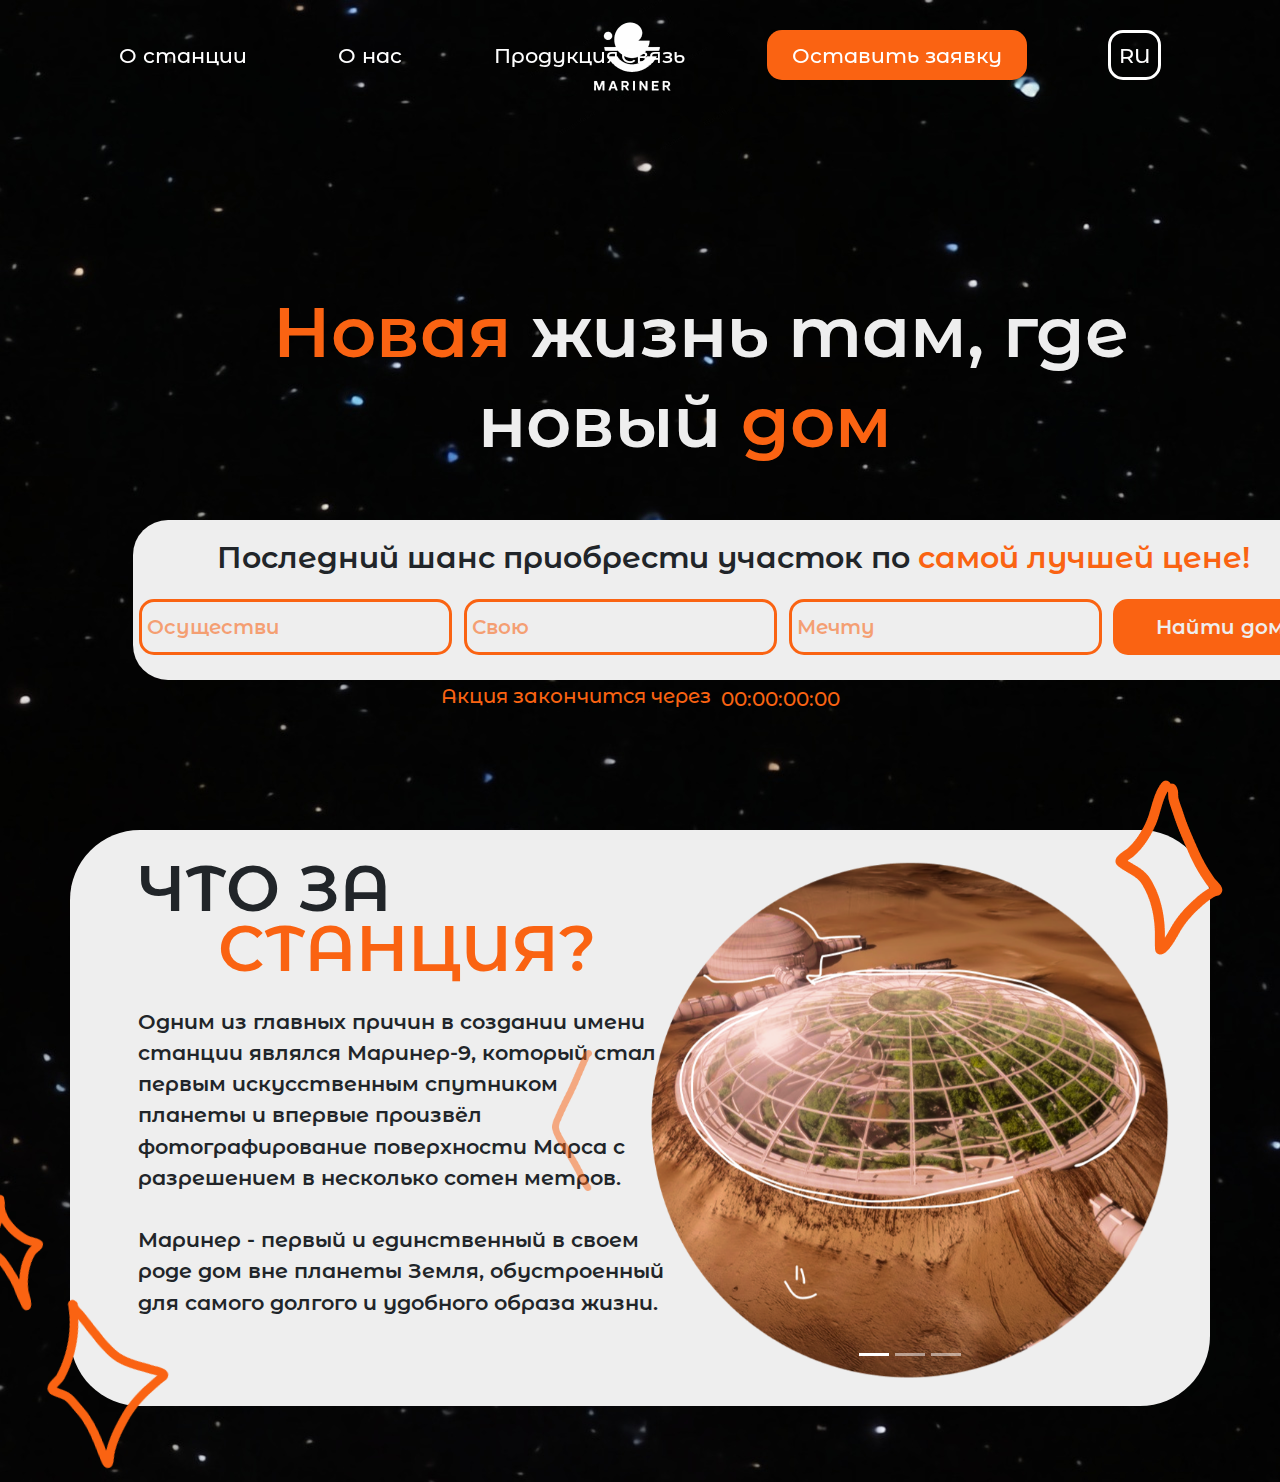
==== index.html @ fcb37c9d "second commit" ====
<!DOCTYPE html>
<html lang="en">
<head>
    <meta charset="UTF-8">
    <meta name="viewport" content="width=device-width, initial-scale=1.0">
    <title>Document</title>
    <link href="https://cdn.jsdelivr.net/npm/bootstrap@5.3.3/dist/css/bootstrap.min.css" rel="stylesheet" integrity="sha384-QWTKZyjpPEjISv5WaRU9OFeRpok6YctnYmDr5pNlyT2bRjXh0JMhjY6hW+ALEwIH" crossorigin="anonymous">
    <link rel="stylesheet" href="style.css">
    <link rel="preconnect" href="https://fonts.googleapis.com">
    <link rel="preconnect" href="https://fonts.gstatic.com" crossorigin>
    <link href="https://fonts.googleapis.com/css2?family=Montserrat+Alternates:ital,wght@0,100;0,200;0,300;0,400;0,500;0,600;0,700;0,800;0,900;1,100;1,200;1,300;1,400;1,500;1,600;1,700;1,800;1,900&display=swap" rel="stylesheet">
</head>
<body>

    <div class="container myHeader fixed-top col-xl-10 col-lg-12">
        <div class="headerLeft">
            <a class="none" href="#">О станции</a>
            <a class="none" href="#">О нас</a>
            <a class="none" href="#">Продукция</a>
        </div>
        <div class="headerMiddle">
            <a href="#"><img src="white_on_trans 1.png" alt=""></a>
        </div>
        <div class="headerRight">
            <a class="none" href="#">Связь</a>
            <div class="orangeButton"><a href="#">Оставить заявку</a></div>
            <div class="languageButton"><a href="#">RU</a></div>
        </div>
    </div>
    <div class="myMainOne container col-xl-12">
        <img width="800px" src="Group 1.png">
        <div class="myMainIn">
            <div class="myMainOneLeft">
                <img width="120px" src="Group 2.png" alt="">
            </div>
            <div class="myMainOneMiddle container">
                <h1 class="textOne"><span>Новая</span> жизнь там, где</h1>
                <h1 class="textTwo">новый <span>дом</span></h1>
            </div>
            <div class="myMainOneRight">
                <img width="150px" src="Group 3.png" alt="">
            </div>
        </div>
        <div class="myMainUnder col-xl-12">
            <div class="myMainUnderTop">
                <h2>Последний шанс приобрести участок по <span>самой лучшей цене!</span></h2>
            </div>
            <div class="myMainUnderBottom col-xl-12">
                <input class="inp" type="text" placeholder="Осуществи" disabled>
                <input class="inp" type="text" placeholder="Свою" disabled>
                <input class="inp" type="text" placeholder="Мечту" disabled>
                <input class="btn" type="button" value="Найти дом">
            </div>
        </div>
        
    </div>
    <div class="myMainUnderSale col-xl-12">
        <h5>Акция закончится через</h5>
        <div class="timer">
            <div id="timerDays" class="timerDays">00</div>
            <div class="separator">:</div>
            <div id="timerHours" class="timerHours">00</div>
            <div class="separator">:</div>
            <div id="timerMinutes" class="timerMinutes">00</div>
            <div class="separator">:</div>
            <div id="timerSeconds" class="timerSeconds">00</div>
        </div>
    </div>
    <div class="myMainTwo container col-xl-12">
        <div class="myMainTwoBlockLeft">
            <h2 class="dark">ЧТО ЗА</h2>
            <h2 class="hTwoOrange">СТАНЦИЯ?</h2>
            <div class="textP">
                <p>
                    Одним из главных причин в создании имени станции являлся Маринер-9, который стал первым искусственным спутником планеты и впервые произвёл фотографирование поверхности Марса с разрешением в несколько сотен метров. <br> <br>
                    Маринер - первый и единственный в своем роде дом вне планеты Земля, обустроенный для самого долгого и удобного образа жизни.
                </p>
                <div class="starOne container">
                    <img class="myStarOne" src="Group 4.png" alt="">
                </div>  
            </div>
        </div>
        <div class="myMainTwoBlockRight">
            <div class="starTwo container">
                <img class="myStarTwo img-fluid" src="Vector 26.png" alt="">
            </div>
            <div class="carusel container">
                <div id="carouselExampleIndicators" class="carousel slide carousel-fade" data-bs-ride="carousel">
                    <div class="carousel-indicators">
                      <button type="button" data-bs-target="#carouselExampleIndicators" data-bs-slide-to="0" class="active" aria-current="true" aria-label="Slide 1"></button>
                      <button type="button" data-bs-target="#carouselExampleIndicators" data-bs-slide-to="1" aria-label="Slide 2"></button>
                      <button type="button" data-bs-target="#carouselExampleIndicators" data-bs-slide-to="2" aria-label="Slide 3"></button>
                    </div>
                    <div class="carousel-inner">
                      <div class="carousel-item active">
                        <img src="Group 8.png" class="d-block w-100" alt="...">
                      </div>
                      <div class="carousel-item">
                        <img src="Group 9.png" class="d-block w-100" alt="...">
                      </div>
                      <div class="carousel-item">
                        <img src="Group 10.png" class="d-block w-100" alt="...">
                      </div>
                    </div>
                    <button class="carousel-control-prev" type="button" data-bs-target="#carouselExampleIndicators"  data-bs-slide="prev">
                      <span class="myVector carousel-control" aria-hidden="true"><img width="40vw" src="Vector 82.png" alt=""></span>
                    </button>
                  </div>
            </div>
        </div>
    </div>
        
        

    <script src="https://cdn.jsdelivr.net/npm/bootstrap@5.3.3/dist/js/bootstrap.bundle.min.js" integrity="sha384-YvpcrYf0tY3lHB60NNkmXc5s9fDVZLESaAA55NDzOxhy9GkcIdslK1eN7N6jIeHz" crossorigin="anonymous"></script>
    <script src="java.js"></script>
    
</body>
</html>
---- style.css ----
* {
    margin: 0;
    padding: 0;
}

body {
    background-image: url(Vmake1738242988733.png);
    font-family: "Montserrat Alternates", serif;
    font-weight: 500;
    font-style: normal;
}

.myHeader {
    height: 30px;
    display: flex;
    justify-content: space-between;
    text-align: center;
    margin-bottom: 20px;
}
@keyframes ani {
    0% {opacity: 0;}
    100% {opacity: 1;}
}

.myHeader a {
    font-size: 1.3rem;
    color: white;
    text-decoration: none;
}
.headerLeft {
    width: 500px;
    margin-right: -100px;
    margin-top: 40px;
    display: flex;
    justify-content: space-between;
}
.headerMiddle {
    width: 80px;
    margin-top: -14px;
}
.headerRight {
    width: 540px;
    margin-top: 40px;
    display: flex;
    justify-content: space-between;
}
.orangeButton {
    width: 260px;
    height: 50px;
    margin-top: -10px;
    background-color: #FA6312;
    border-radius: 15px;
    padding-top: 10px;
}
.languageButton {
    width: 53px;
    height: 50px;
    margin-top: -10px;
    padding-top: 7px;
    border-radius: 15px;
    border: 3px solid white;
}

.myMainOne {
    margin-bottom: 50px;
}
.myMainOne img {
    position: relative;
    margin-left: 240px;
    margin-top: -20px;
    opacity: 0;
    animation: ani 2.5s forwards;
}
.myMainOneMiddle .textOne {
    font-size: 4.6rem;
    color: #EEEEEE;
    position: absolute;
    top: 290px;
    margin-left: 180px;
}
.textOne span, .textTwo span, .myMainUnderTop span {
    color: #FA6312;
}
.myMainOneMiddle .textTwo {
    font-size: 4.6rem;
    color: #EEEEEE;
    position: absolute;
    top: 380px;
    margin-left: 410px;
}
.myMainOneMiddle h1, .myMainUnderTop h2 {
    font-weight: 600;
}
.myMainOneLeft {
    position: absolute;
    top: 325px;
    margin-left: -220px;
}
.myMainOneRight {
    position: absolute;
    top: 340px;
    margin-left: 900px;
}
.myMainUnder {
    width: 1200px;
    height: 160px;
    position: absolute;
    background-color: #EEEEEE;
    border-radius: 35px;
    top: 520px;
    margin-left: 50px;
}
.myMainUnderTop h2 {
    font-size: 30px;
    text-align: center;
    padding-top: 20px;
}
.myMainUnderBottom {
    display: flex;
    justify-content: space-around;
    padding-top: 15px;
}
.myMainUnderBottom .inp {
    border: 3px solid #FA6312;
    border-radius: 15px;
    padding: 5px;
    background-color: #EEEEEE;
    font-weight: 600;
    font-size: 20px;
}
.myMainUnderBottom .btn {
    border: 3px solid #FA6312;
    border-radius: 15px;
    padding: 10px 40px 10px 40px;
    background-color: #FA6312;
    color: #EEEEEE;
    font-weight: 600;
    font-size: 20px;
}
input::placeholder {
    color: #fa63128f;
}

.myMainUnderSale {
    height: 20px;
    display: flex;
    justify-content: center;
    position: absolute;
    top: 684px;
}
.myMainUnderSale h5 {
    color: #FA6312;
}
.timer {
    display: flex;
    font-size: 20px;
    margin-left: 10px;
    color: #FA6312;
}
  
.timerDays::before, .timerHours::before, .timerMinutes::before, .timerSeconds::before {
    content: "";
}

.myMainTwo {
    width: 100%;
    height: 36rem;
    background-color: #EEEEEE;
    border-radius: 70px;
    display: flex;
    justify-content: space-between;
}
.myMainTwoBlockLeft {
    width: 33rem;
    margin-top: 3%;
    margin-left: 5%;
}
.myMainTwoBlockLeft h2 {
    font-size: 4rem;
    font-weight: 600;
    line-height: 0.8;
}
.hTwoOrange {
    color: #FA6312;
    margin-left: 5rem;
    margin-bottom: 2rem;
}
.textP {
    font-size: 1.3rem;
    font-weight: 600;
}
.myStarOne {
    margin-left: -30%;
    margin-top: -30%;
    transform: rotate(350deg);
    z-index: 999;
    width: 10rem;
}
.myMainTwoBlockRight {
    width: 33rem;
}
.myStarTwo {
    margin-left: 86%;
    margin-top: -10%;
    z-index: 999;
}
.carusel {
    width: 34rem;
    margin-top: -18%;
    margin-left: -6%;
}
.myVector {
    margin-left: -300%;
}



@media (min-width: 1200px) and (max-width: 1399px) {
    .myMainOne img {
        margin-left: 18%;
    }
    .myMainOneMiddle .textOne {
        font-size: 4.4rem;
        margin-left: 14%;
    }
    .myMainOneMiddle .textTwo {
        font-size: 4.4rem;
        margin-left: 30%;
    }
    .myMainOneLeft {
        margin-left: 4%;
    }
    .myMainOneRight {
        margin-left: 74%;
    }
    .myMainUnder {
        margin-left: 4%;
    }
}
@media (min-width: 992px) and (max-width: 1199px) {
    .myHeader {
        margin-left: 4%;
    }
    .myHeader a {
        font-size: 1.1rem;
    }
    .headerLeft {
        width: 40%;
    }
    .headerRight {
        width: 45%;
    }
    .orangeButton {
        width: 190px;
        padding-top: 11px;
    }
    .languageButton {
        padding-top: 9px;
    }
    .myMainOne img {
        margin-left: 6%;
    }
    .myMainOneMiddle .textOne {
        font-size: 4rem;
        margin-left: 8%;
    }
    .myMainOneMiddle .textTwo {
        font-size: 4rem;
        margin-left: 26%;
    }
    .myMainOneLeft {
        margin-left: -4%;
        top: 280px;
    }
    .myMainOneRight {
        margin-left: 77%;
        top: 390px;
    }
    .myMainUnder {
        width: 1000px;
        margin-left: -3%;
        height: 150px;
    }
    .myMainUnderTop h2 {
        font-size: 1.5rem;
    }
    .myMainUnderBottom {
        display: flex;
        justify-content: space-around;
        padding-top: 10px;
    }
    .myMainUnderBottom .inp {
        width: 250px;
    }
    .myMainUnderSale {
        margin-left: 30%;
    }

    .myMainTwo {
        width: 100%;
        height: 37rem;
        background-color: #EEEEEE;
        border-radius: 70px;
        display: flex;
        justify-content: space-between;
    }
    .myMainTwoBlockLeft {
        width: 26rem;
        margin-top: 3%;
        margin-left: 2%;
    }
    .myMainTwoBlockLeft h2 {
        font-size: 4rem;
        font-weight: 600;
        line-height: 0.8;
    }
    .hTwoOrange {
        color: #FA6312;
        margin-left: 2rem;
        margin-bottom: 1rem;
    }
    .textP {
        font-size: 1.3rem;
        font-weight: 600;
    }
    .myStarOne {
        margin-left: -26%;
        margin-top: -40%;
        transform: rotate(350deg);
        z-index: 999;
        width: 9rem;
    }
    .myMainTwoBlockRight {
        width: 30rem;
    }
    .myStarTwo {
        width: 6rem;
        margin-left: 86%;
        margin-top: -10%;
        z-index: 999;
    }
    .carusel {
        width: 30rem;
        margin-top: -7%;
        margin-left: 4%;
    }
    .myVector {
        margin-left: -300%;
    }
}
@media (min-width: 768px) and (max-width: 991px) {
    .myHeader {
        margin-left: 8%;
    }
    .myHeader a {
        font-size: 0.84rem;
    }
    .headerLeft {
        width: 37%;
    }
    .headerRight {
        width: 40%;
    }
    .orangeButton {
        width: 150px;
        height: 40px;
        padding-top: 7px;
        border-radius: 12px;
    }
    .languageButton {
        width: 40px;
        height: 40px;
        padding-top: 6px;
    }
    .myMainOne img {
        margin-left: -2%;
    }
    .myMainOneMiddle .textOne {
        width: 800px;
        font-size: 4rem;
        margin-left: -2%;
    }
    .myMainOneMiddle .textTwo {
        font-size: 4rem;
        margin-left: 23%;
    }
    .myMainOneLeft {
        display: none;
    }
    .myMainOneRight {
        display: none;
    }
    .myMainUnder {
        width: 800px;
        margin-left: -3%;
    }
    .myMainUnderTop h2 {
        font-size: 1.5rem;
    }
    .myMainUnderBottom {
        display: flex;
        justify-content: space-around;
        padding-top: 10px;
    }
    .myMainUnderBottom .inp {
        display: none;
    }
    .myMainUnderBottom .btn {
        width: 300px;
        margin-top: -10px;
    }
    .myMainUnderSale {
        margin-left: 32%;
    }

    .myMainTwo {
        height: 62rem;
        flex-wrap: wrap;
        margin-left: 7%;
    }
    .myMainTwoBlockLeft {
        width: 100%;
    }
    .myMainTwoBlockLeft h2 {
        text-align: center;
        font-size: 4rem;
        font-weight: 600;
        line-height: 0.8;
    }
    .dark {
        margin-left: -40%;
    }
    .textP {
        font-size: 1.3rem;
        font-weight: 600;
        margin-left: -3%;
    }
    .myStarOne {
        display: none;
    }
    .myMainTwoBlockRight {
        width: 100%;
    }
    .myStarTwo {
        margin-left: 91%;
        margin-top: -130%;
        transform: rotate(350deg);
    }
    .carusel {
        width: 34rem;
        margin-top: -4%;
        margin-left: 17%;
    }
}
@media (min-width: 576px) and (max-width: 767px) {
    .myHeader {
        width: 100%;
        margin-left: 79%;
    }
    .myHeader a {
        font-size: 1.6rem;
    }
    .none {
        display: none;
    }
    .headerLeft {
        width: 1%;
        display: none;
    }
    .headerMiddle {
        margin-left: -300px;
        margin-top: -10px;
    }
    .headerRight {
        width: 70%;
    }
    .orangeButton {
        width: 320px;
        height: 60px;
        margin-left: -150px;
        padding-top: 9px;
        border-radius: 12px;
    }
    .languageButton {
        width: 70px;
        height: 60px;
        padding-top: 8px;
    }
    .myMainOne img {
        width: 900px;
        margin-left: 35%;
    }
    .myMainOneMiddle .textOne {
        width: 1000px;
        font-size: 5rem;
        top: 310px;
        margin-left: 17%;
    }
    .myMainOneMiddle .textTwo {
        width: 1000px;
        font-size: 5rem;
        top: 410px;
        margin-left: 50%;
    }
    .myMainOneLeft {
        display: none;
    }
    .myMainOneRight {
        display: none;
    }
    .myMainUnder {
        width: 1000px;
        height: 380px;
        margin-left: 16%;
        top: 560px;
    }
    .myMainUnderTop h2 {
        font-size: 2rem;
    }
    .myMainUnderBottom {
        display: flex;
        flex-wrap: wrap;
        padding-top: 10px;
    }
    .myMainUnderBottom .inp {
        font-size: 2rem;
        padding: 26px;
        border-radius: 30px;
    }
    .myMainUnderBottom input {
        margin-bottom: 10px;
    }
    .myMainUnderBottom .btn {
        font-size: 2rem;
        padding: 5px 137px 5px 140px;
        border-radius: 30px;
    }
    .myMainUnderSale {
        width: 800px;
        top: 950px;
        margin-left: 44%;
    }
    .myMainUnderSale h5, .myMainUnderSale .timer {
        font-size: 2rem;
    }

    .myMainTwo {
        width: 1000px;
        height: 75rem;
        flex-wrap: wrap;
        margin-left: 30%;
        margin-top: 35%;
    }
    .myMainTwoBlockLeft {
        width: 90%;
    }
    .myMainTwoBlockLeft h2 {
        text-align: center;
        font-size: 5rem;
        font-weight: 600;
        line-height: 0.8;
    }
    .dark {
        margin-left: -30%;
    }
    .textP {
        font-size: 1.7rem;
        font-weight: 600;
        margin-left: -3%;
    }
    .myStarOne {
        display: none;
    }
    .myMainTwoBlockRight {
        width: 100%;
    }
    .myStarTwo {
        margin-left: 93%;
        margin-top: -115%;
        transform: rotate(350deg);
    }
    .carusel {
        width: 38rem;
        margin-top: -2%;
        margin-left: 21%;
    }
}
@media (min-width: 320px) and (max-width: 576px) {
    .myHeader {
        width: 50rem;
        margin-left: 65%;
    }
    .myHeader a {
        font-size: 1.6rem;
    }
    .none {
        display: none;
    }
    .headerLeft {
        width: 1%;
        display: none;
    }
    .headerMiddle {
        margin-left: -70px;
        margin-top: -10px;
    }
    .headerRight {
        width: 70%;
    }
    .orangeButton {
        width: 320px;
        height: 60px;
        margin-left: -10px;
        padding-top: 9px;
        border-radius: 12px;
    }
    .languageButton {
        width: 70px;
        height: 60px;
        padding-top: 8px;
    }
    .myMainOne img {
        width: 900px;
        margin-left: 44%;
    }
    .myMainOneMiddle .textOne {
        width: 1000px;
        font-size: 5rem;
        top: 310px;
        margin-left: 30%;
    }
    .myMainOneMiddle .textTwo {
        width: 1000px;
        font-size: 5rem;
        top: 410px;
        margin-left: 100%;
    }
    .myMainOneLeft {
        display: none;
    }
    .myMainOneRight {
        display: none;
    }
    .myMainUnder {
        width: 1000px;
        height: 380px;
        margin: auto;
        margin-left: 30%;
        top: 560px;
    }
    .myMainUnderTop h2 {
        font-size: 2rem;
    }
    .myMainUnderBottom {
        display: flex;
        flex-wrap: wrap;
        padding-top: 10px;
    }
    .myMainUnderBottom .inp {
        font-size: 2rem;
        padding: 26px;
        border-radius: 30px;
    }
    .myMainUnderBottom input {
        margin-bottom: 10px;
    }
    .myMainUnderBottom .btn {
        font-size: 2rem;
        padding: 5px 137px 5px 140px;
        border-radius: 30px;
    }
    .myMainUnderSale {
        width: 800px;
        top: 950px;
        margin-left: 61%;
    }
    .myMainUnderSale h5, .myMainUnderSale .timer {
        font-size: 2rem;
    }

    .myMainTwo {
        width: 1000px;
        height: 75rem;
        flex-wrap: wrap;
        margin-left: 30%;
        margin-top: 60%;
    }
    .myMainTwoBlockLeft {
        width: 90%;
    }
    .myMainTwoBlockLeft h2 {
        text-align: center;
        font-size: 5rem;
        font-weight: 600;
        line-height: 0.8;
    }
    .dark {
        margin-left: -30%;
    }
    .textP {
        font-size: 1.7rem;
        font-weight: 600;
        margin-left: -3%;
    }
    .myStarOne {
        display: none;
    }
    .myMainTwoBlockRight {
        width: 100%;
    }
    .myStarTwo {
        margin-left: 93%;
        margin-top: -115%;
        transform: rotate(350deg);
    }
    .carusel {
        width: 38rem;
        margin-top: -2%;
        margin-left: 21%;
    }
}
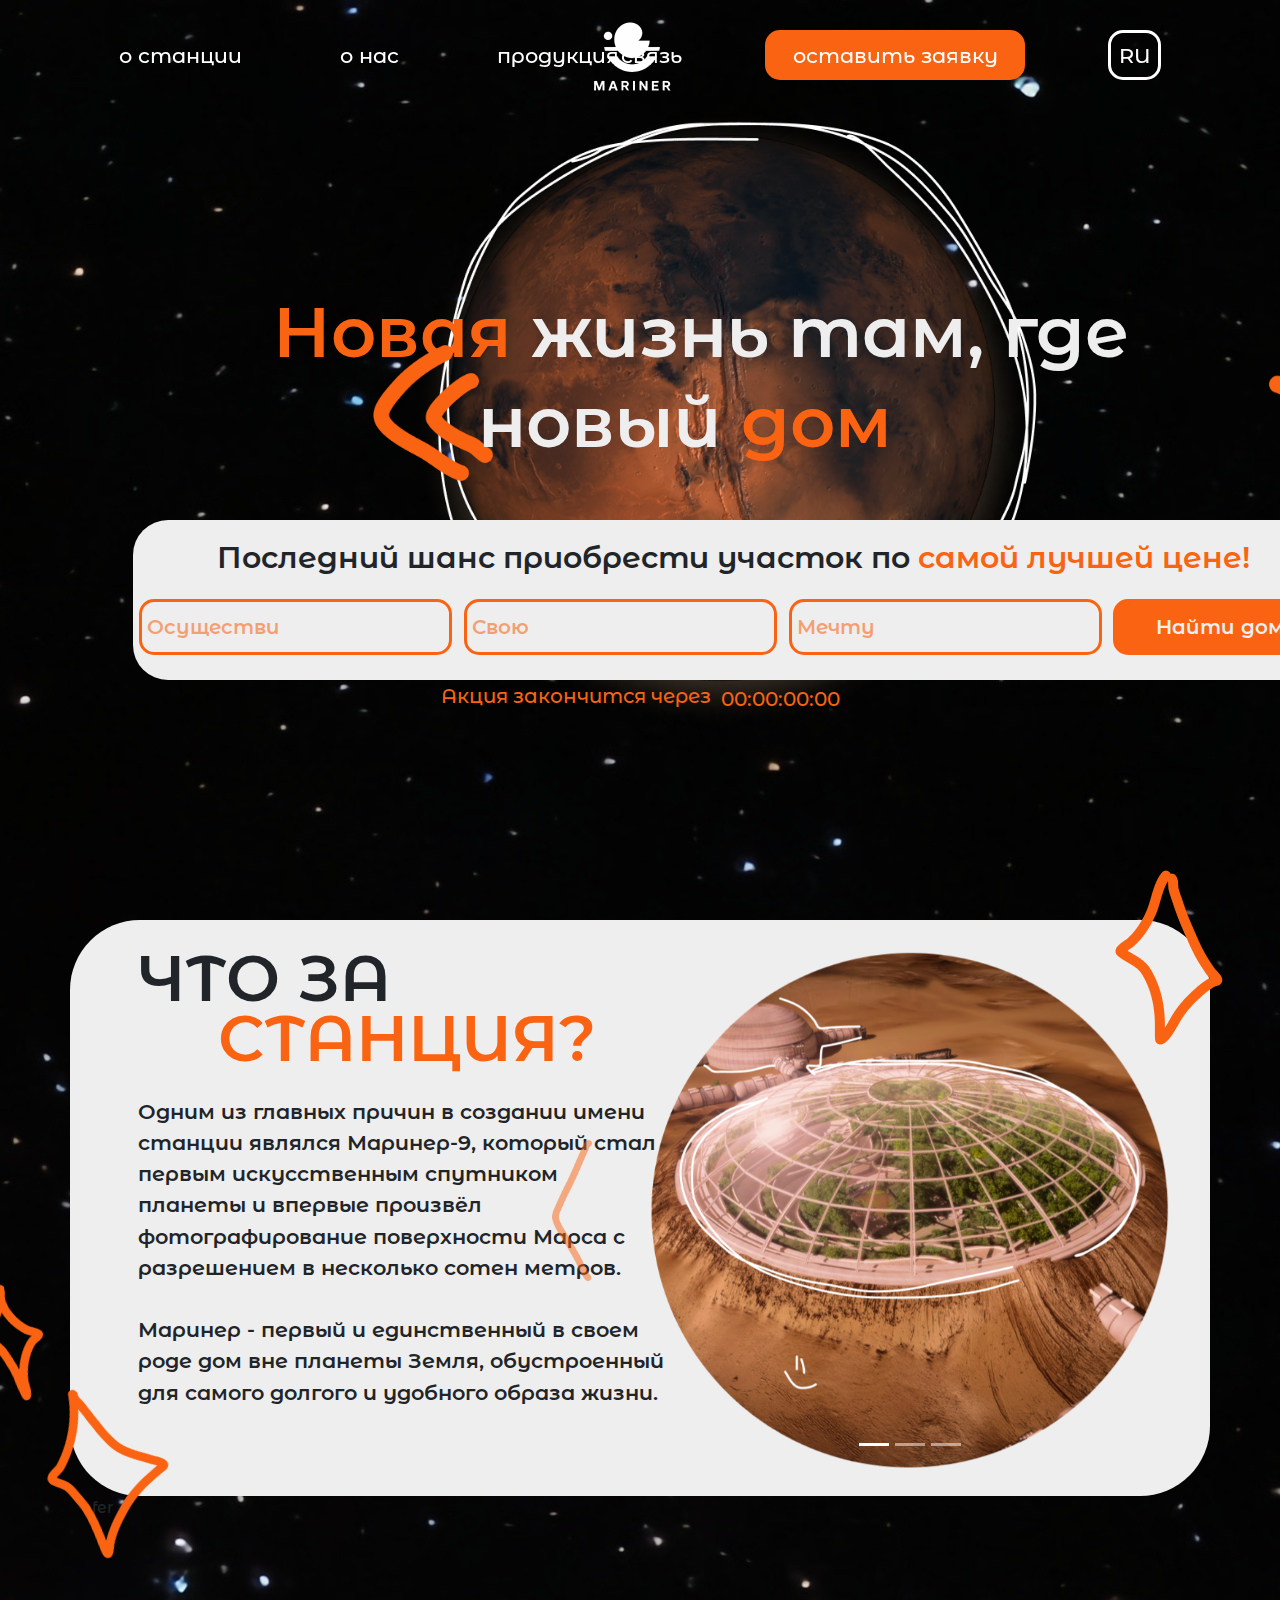
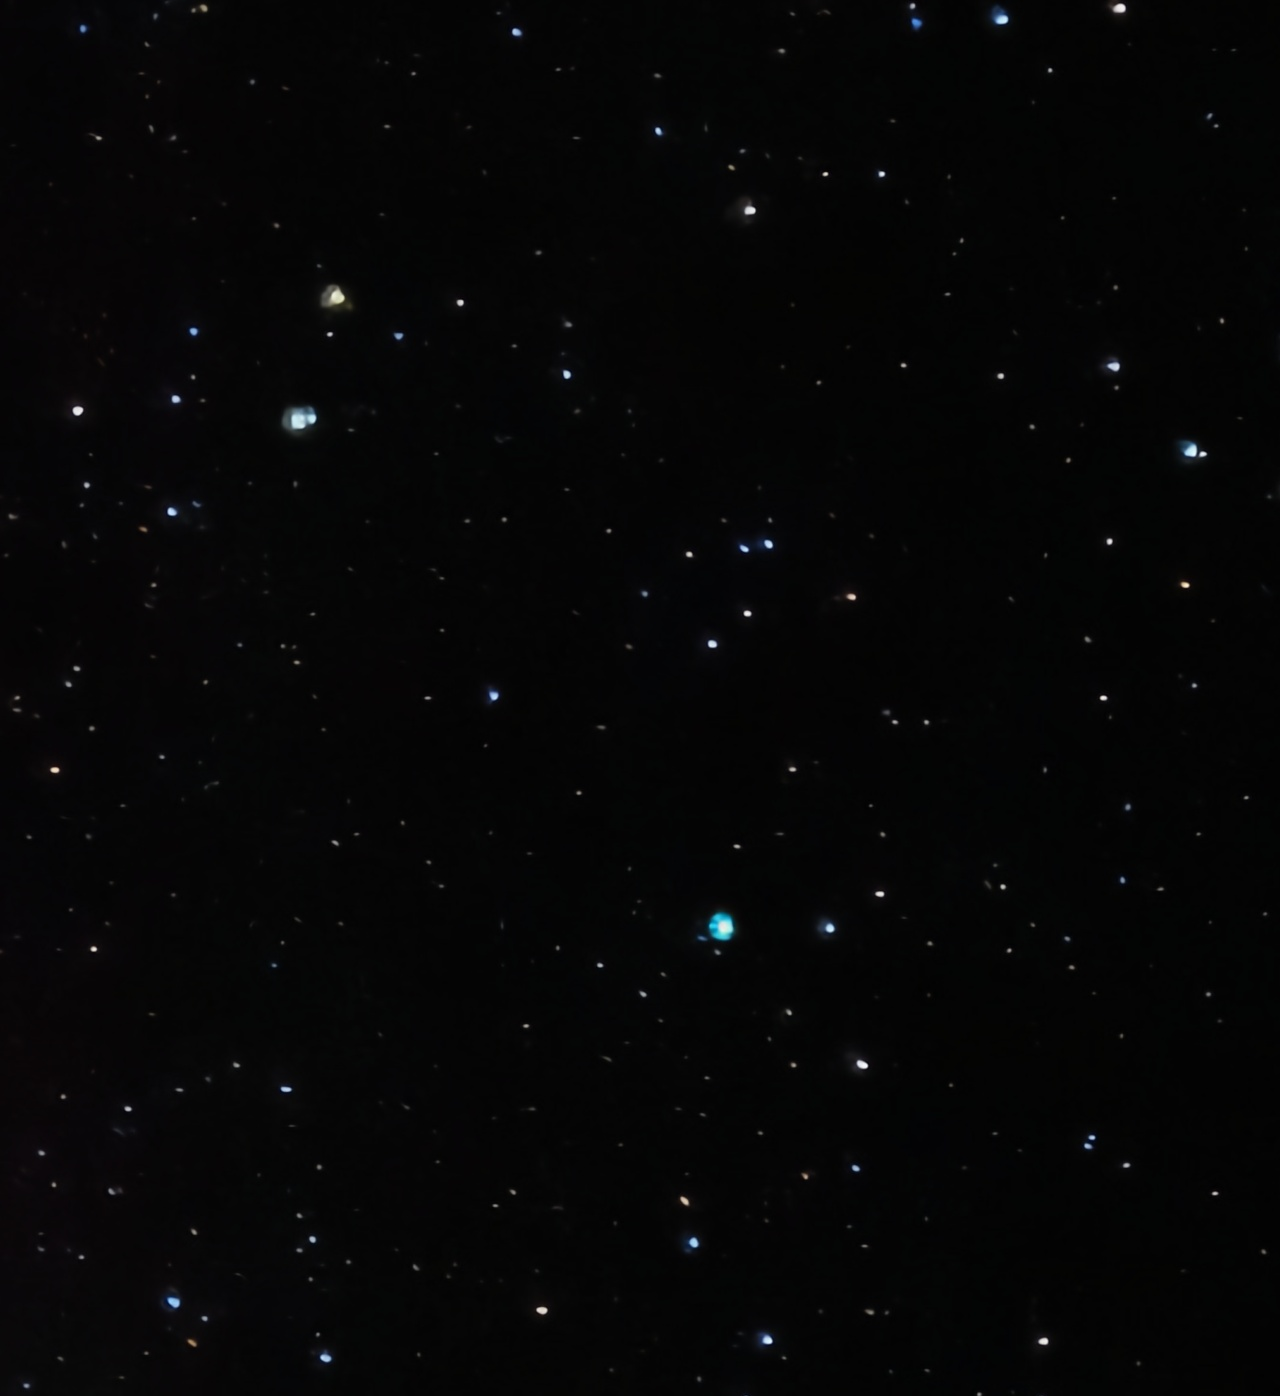
==== commit 4347115e: "начала делать анимации" ====
--- a/index.html
+++ b/index.html
@@ -14,31 +14,33 @@
 
     <div class="container myHeader fixed-top col-xl-10 col-lg-12">
         <div class="headerLeft">
-            <a class="none" href="#">О станции</a>
-            <a class="none" href="#">О нас</a>
-            <a class="none" href="#">Продукция</a>
+            <a class="none" href="#">о станции</a>
+            <a class="none" href="#">о нас</a>
+            <a class="none" href="#">продукция</a>
         </div>
         <div class="headerMiddle">
             <a href="#"><img src="white_on_trans 1.png" alt=""></a>
         </div>
         <div class="headerRight">
-            <a class="none" href="#">Связь</a>
-            <div class="orangeButton"><a href="#">Оставить заявку</a></div>
+            <a class="none" href="#">связь</a>
+            <div class="orangeButton"><a href="#">оставить заявку</a></div>
             <div class="languageButton"><a href="#">RU</a></div>
         </div>
     </div>
     <div class="myMainOne container col-xl-12">
-        <img width="800px" src="Group 1.png">
+        <div class="block">
+            <img class="mars" width="800px" src="Group 1.png">
+        </div>
         <div class="myMainIn">
             <div class="myMainOneLeft">
-                <img width="120px" src="Group 2.png" alt="">
+                <img class="quo" width="120px" src="Group 2.png" alt="">
             </div>
             <div class="myMainOneMiddle container">
                 <h1 class="textOne"><span>Новая</span> жизнь там, где</h1>
                 <h1 class="textTwo">новый <span>дом</span></h1>
             </div>
             <div class="myMainOneRight">
-                <img width="150px" src="Group 3.png" alt="">
+                <img class="quo" width="150px" src="Group 3.png" alt="">
             </div>
         </div>
         <div class="myMainUnder col-xl-12">
@@ -66,7 +68,7 @@
             <div id="timerSeconds" class="timerSeconds">00</div>
         </div>
     </div>
-    <div class="myMainTwo container col-xl-12">
+    <div class="myMainTwo container col-xl-12" id="myElement">
         <div class="myMainTwoBlockLeft">
             <h2 class="dark">ЧТО ЗА</h2>
             <h2 class="hTwoOrange">СТАНЦИЯ?</h2>
@@ -109,6 +111,9 @@
             </div>
         </div>
     </div>
+    <div class="container Three">
+        efer
+    </div>
         
         
 
--- a/style.css
+++ b/style.css
@@ -11,17 +11,24 @@
 }
 
 .myHeader {
-    height: 30px;
+    height: 110px;
     display: flex;
     justify-content: space-between;
     text-align: center;
     margin-bottom: 20px;
-}
-@keyframes ani {
-    0% {opacity: 0;}
-    100% {opacity: 1;}
-}
-
+    animation: animHeader 2.5s forwards;
+}
+@keyframes animHeader {
+    0% {
+        backdrop-filter: blur(0px);
+    }
+    50% {
+        backdrop-filter: blur(5px);
+    }
+    100% {
+        backdrop-filter: blur(10px);
+    }
+}
 .myHeader a {
     font-size: 1.3rem;
     color: white;
@@ -64,12 +71,36 @@
 .myMainOne {
     margin-bottom: 50px;
 }
-.myMainOne img {
+.myMainOne .mars {
     position: relative;
     margin-left: 240px;
-    margin-top: -20px;
-    opacity: 0;
-    animation: ani 2.5s forwards;
+    margin-top: 20px;
+    animation: ani 10s forwards infinite linear
+    rotate 10s forwards;
+}
+.myMainOne .quo {
+    position: relative;
+    margin-left: 240px;
+    margin-top: 20px;
+}
+@keyframes ani {
+    0% {
+        width: 50px;
+        margin-left: 40%;
+        margin-top: 20px;
+        position:static;
+        transform: rotate(0deg);
+    }
+    50% {
+        transform: rotate(180deg);
+    }
+    100% {
+        width: 800px;
+        transform: rotate(360deg);
+    }
+}
+@keyframes ani {
+    
 }
 .myMainOneMiddle .textOne {
     font-size: 4.6rem;
@@ -109,6 +140,15 @@
     border-radius: 35px;
     top: 520px;
     margin-left: 50px;
+    animation: animUnder 2s;
+}
+@keyframes animUnder {
+    from {
+        background-color: #eeeeee00;
+    }
+      to {
+        background-color: #EEEEEE;
+    }
 }
 .myMainUnderTop h2 {
     font-size: 30px;
@@ -165,10 +205,21 @@
 .myMainTwo {
     width: 100%;
     height: 36rem;
+    margin-top: 100px;
     background-color: #EEEEEE;
     border-radius: 70px;
     display: flex;
     justify-content: space-between;
+    /* opacity: 0; */
+    animation: animTwo 10s forwards;
+}
+@keyframes animTwo {
+    0% {
+        opacity: 0;
+    }
+    100% {
+        opacity: 1;
+    }
 }
 .myMainTwoBlockLeft {
     width: 33rem;
@@ -211,6 +262,11 @@
 }
 .myVector {
     margin-left: -300%;
+}
+
+.Three {
+    width: 1200px;
+    height: 1500px;
 }
 
 
@@ -588,7 +644,7 @@
 @media (min-width: 320px) and (max-width: 576px) {
     .myHeader {
         width: 50rem;
-        margin-left: 65%;
+        margin-left: 17%;
     }
     .myHeader a {
         font-size: 1.6rem;
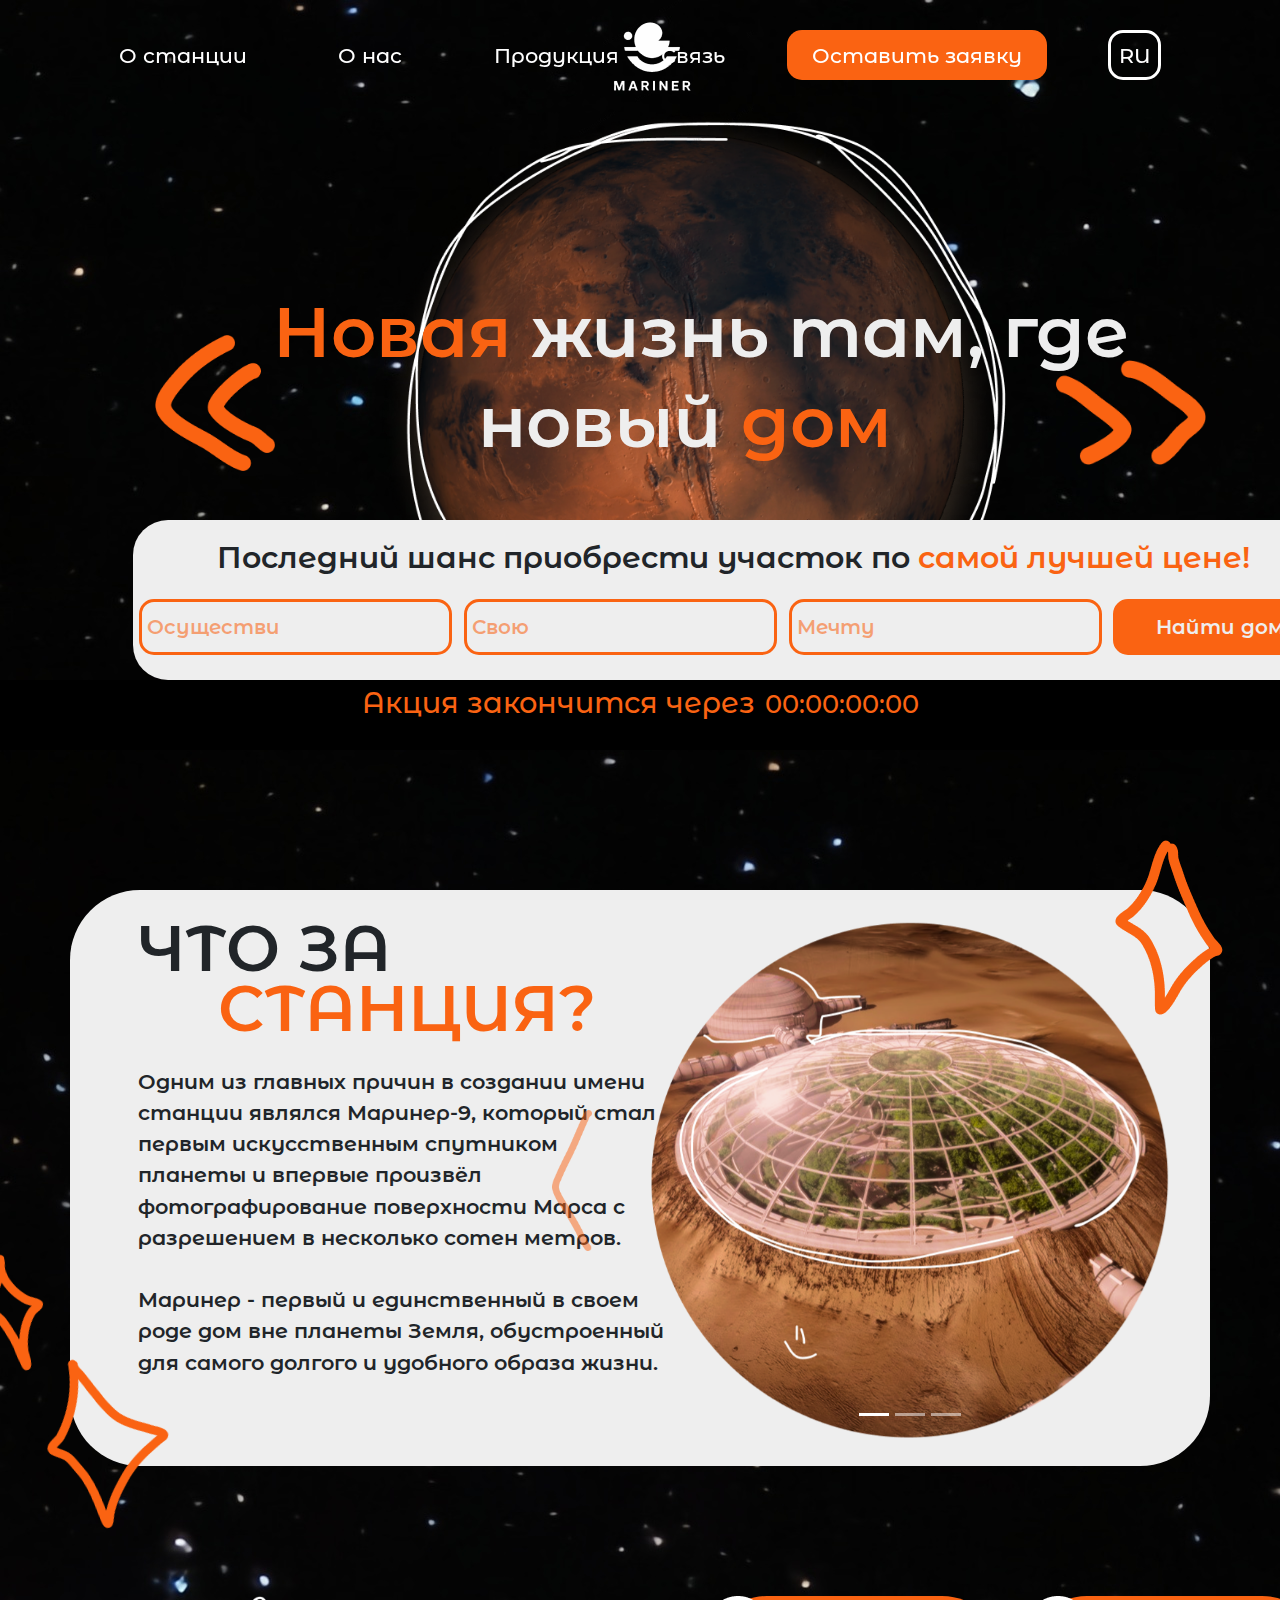
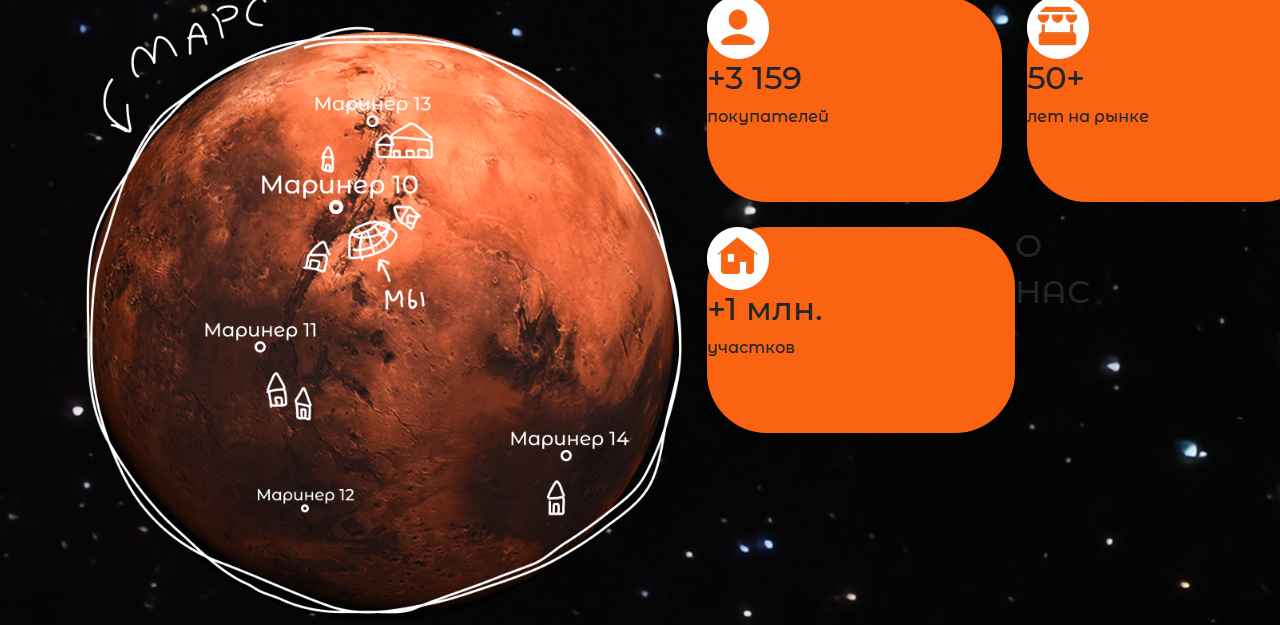
==== commit 40de5a02: "чут чут анимаций" ====
--- a/index.html
+++ b/index.html
@@ -14,33 +14,33 @@
 
     <div class="container myHeader fixed-top col-xl-10 col-lg-12">
         <div class="headerLeft">
-            <a class="none" href="#">о станции</a>
-            <a class="none" href="#">о нас</a>
-            <a class="none" href="#">продукция</a>
+            <a class="none" href="#">О станции</a>
+            <a class="none" href="#">О нас</a>
+            <a class="none" href="#">Продукция</a>
         </div>
         <div class="headerMiddle">
             <a href="#"><img src="white_on_trans 1.png" alt=""></a>
         </div>
         <div class="headerRight">
-            <a class="none" href="#">связь</a>
-            <div class="orangeButton"><a href="#">оставить заявку</a></div>
+            <a class="none" href="#">Связь</a>
+            <div class="orangeButton"><a href="#">Оставить заявку</a></div>
             <div class="languageButton"><a href="#">RU</a></div>
         </div>
     </div>
     <div class="myMainOne container col-xl-12">
-        <div class="block">
-            <img class="mars" width="800px" src="Group 1.png">
+        <div class="container myImg">
+            <img width="800px" src="Group 1.png">
         </div>
         <div class="myMainIn">
             <div class="myMainOneLeft">
-                <img class="quo" width="120px" src="Group 2.png" alt="">
+                <img width="120px" src="Group 2.png" alt="">
             </div>
             <div class="myMainOneMiddle container">
                 <h1 class="textOne"><span>Новая</span> жизнь там, где</h1>
                 <h1 class="textTwo">новый <span>дом</span></h1>
             </div>
             <div class="myMainOneRight">
-                <img class="quo" width="150px" src="Group 3.png" alt="">
+                <img width="150px" src="Group 3.png" alt="">
             </div>
         </div>
         <div class="myMainUnder col-xl-12">
@@ -68,7 +68,7 @@
             <div id="timerSeconds" class="timerSeconds">00</div>
         </div>
     </div>
-    <div class="myMainTwo container col-xl-12" id="myElement">
+    <div class="myMainTwo container col-xl-12">
         <div class="myMainTwoBlockLeft">
             <h2 class="dark">ЧТО ЗА</h2>
             <h2 class="hTwoOrange">СТАНЦИЯ?</h2>
@@ -111,8 +111,47 @@
             </div>
         </div>
     </div>
-    <div class="container Three">
-        efer
+    <div class="myMainThree container col-xl-12">
+        <div class="myMainThreeLeft">
+            <img width="600rem" src="Group 11.png" alt="">
+        </div>
+        <div class="myMainThreeRight">
+            <div class="myMainThreeRightTop">
+                <div class="myMainThreeRightTopLeft">
+                    <div class="myMainThreeRightTopLeftTop">
+                        <img src="Group 12.png" alt="">
+                    </div>
+                    <div class="myMainThreeRightTopLeftBottom">
+                        <h2>+3 159</h2>
+                        <p>покупателей</p>
+                    </div>
+                </div>
+                <div class="myMainThreeRightTopRight">
+                    <div class="myMainThreeRightTopRightTop">
+                        <img src="Group 13.png" alt="">
+                    </div>
+                    <div class="myMainThreeRightTopRightBottom">
+                        <h2>50+</h2>
+                        <p>лет на рынке</p>
+                    </div>
+                </div>
+            </div>
+            <div class="myMainThreeRightBottom">
+                <div class="myMainThreeRightBottomLeft">
+                    <div class="myMainThreeRightBottomLeftTop">
+                        <img src="Group 14.png" alt="">
+                    </div>
+                    <div class="myMainThreeRightTopRightBottom">
+                        <h2>+1 млн.</h2>
+                        <p>участков</p>
+                    </div>
+                </div>
+                <div class="myMainThreeRightBottomRight">
+                    <h2>О</h2>
+                    <h2>НАС</h2>
+                </div>
+            </div>
+        </div>
     </div>
         
         
--- a/style.css
+++ b/style.css
@@ -29,6 +29,7 @@
         backdrop-filter: blur(10px);
     }
 }
+
 .myHeader a {
     font-size: 1.3rem;
     color: white;
@@ -46,7 +47,7 @@
     margin-top: -14px;
 }
 .headerRight {
-    width: 540px;
+    width: 500px;
     margin-top: 40px;
     display: flex;
     justify-content: space-between;
@@ -69,38 +70,36 @@
 }
 
 .myMainOne {
-    margin-bottom: 50px;
-}
-.myMainOne .mars {
+    margin-bottom: 70px;
+}
+.myImg img {
+    margin: auto;
+    animation: ani 2.5s forwards,
+    circle 10s infinite linear;
+}
+@keyframes ani {
+    0% {
+        opacity: 0;
+    }
+    100% {
+        opacity: 1;
+    }
+}
+@keyframes circle {
+    0% {
+        transform: rotate(0deg);
+    }
+    50% {
+        transform: rotate(180deg);
+    }
+    100% {
+        transform: rotate(360deg);
+    }
+}
+.myMainOne img {
     position: relative;
     margin-left: 240px;
     margin-top: 20px;
-    animation: ani 10s forwards infinite linear
-    rotate 10s forwards;
-}
-.myMainOne .quo {
-    position: relative;
-    margin-left: 240px;
-    margin-top: 20px;
-}
-@keyframes ani {
-    0% {
-        width: 50px;
-        margin-left: 40%;
-        margin-top: 20px;
-        position:static;
-        transform: rotate(0deg);
-    }
-    50% {
-        transform: rotate(180deg);
-    }
-    100% {
-        width: 800px;
-        transform: rotate(360deg);
-    }
-}
-@keyframes ani {
-    
 }
 .myMainOneMiddle .textOne {
     font-size: 4.6rem;
@@ -124,13 +123,31 @@
 }
 .myMainOneLeft {
     position: absolute;
-    top: 325px;
-    margin-left: -220px;
+    top: 315px;
+    /* margin-left: -220px; */
+    animation: aniLeft 2.5s forwards;
+}
+@keyframes aniLeft {
+    0% {
+        transform: translateX(-900px);
+    }
+    100% {
+        transform: translateX(-220px);
+    }
 }
 .myMainOneRight {
     position: absolute;
     top: 340px;
-    margin-left: 900px;
+    /* margin-left: 900px; */
+    animation: aniRight 2.5s forwards;
+}
+@keyframes aniRight {
+    0% {
+        transform: translateX(-900px);
+    }
+    100% {
+        transform: translateX(900px);
+    }
 }
 .myMainUnder {
     width: 1200px;
@@ -140,15 +157,6 @@
     border-radius: 35px;
     top: 520px;
     margin-left: 50px;
-    animation: animUnder 2s;
-}
-@keyframes animUnder {
-    from {
-        background-color: #eeeeee00;
-    }
-      to {
-        background-color: #EEEEEE;
-    }
 }
 .myMainUnderTop h2 {
     font-size: 30px;
@@ -182,18 +190,22 @@
 }
 
 .myMainUnderSale {
-    height: 20px;
+    height: 70px;
     display: flex;
     justify-content: center;
     position: absolute;
-    top: 684px;
+    top: 680px;
+    background-color: black;
 }
 .myMainUnderSale h5 {
     color: #FA6312;
+    padding-top: 6px;
+    font-size: 1.8rem;
 }
 .timer {
     display: flex;
-    font-size: 20px;
+    padding-top: 5px;
+    font-size: 1.6rem;
     margin-left: 10px;
     color: #FA6312;
 }
@@ -203,17 +215,23 @@
 }
 
 .myMainTwo {
-    width: 100%;
+    /* width: 100%; */
     height: 36rem;
-    margin-top: 100px;
     background-color: #EEEEEE;
     border-radius: 70px;
     display: flex;
     justify-content: space-between;
-    /* opacity: 0; */
-    animation: animTwo 10s forwards;
-}
-@keyframes animTwo {
+}
+.myMainTwoAnim {
+    animation: animMainTwo 2.5s forwards;
+}
+@keyframes animMainTwo {
+    0% {
+        transform: translateX(-900px);
+    }
+    100% {
+        transform: translateX(0);
+    }
     0% {
         opacity: 0;
     }
@@ -263,10 +281,38 @@
 .myVector {
     margin-left: -300%;
 }
-
-.Three {
-    width: 1200px;
-    height: 1500px;
+.myMainThree {
+    width: 100%;
+    margin-top: 130px;
+    display: flex;
+    justify-content: space-between;
+}
+.myMainThreeLeft {
+    width: 640px;
+}
+.myMainThreeRight {
+    width: 640px;
+    margin-top: ;
+}
+.myMainThreeRightTop {
+    display: flex;
+    justify-content: space-around;
+}
+.myMainThreeRightBottom {
+    display: flex;
+    justify-content: space-around;
+}
+.myMainThreeRightTopLeft, .myMainThreeRightTopRight, .myMainThreeRightBottomLeft {
+    width: 320px;
+    height: 206px;
+    background-color: #FA6312;
+    border-radius: 60px;
+    margin-bottom: 25px;
+    margin-left: 25px;
+}
+.myMainThreeRightBottomRight {
+    width: 320px;
+    height: 206px;
 }
 
 
@@ -295,7 +341,7 @@
 }
 @media (min-width: 992px) and (max-width: 1199px) {
     .myHeader {
-        margin-left: 4%;
+        margin-left: 3%;
     }
     .myHeader a {
         font-size: 1.1rem;
@@ -325,12 +371,28 @@
         margin-left: 26%;
     }
     .myMainOneLeft {
-        margin-left: -4%;
+        /* margin-left: -4%; */
         top: 280px;
     }
+    @keyframes aniLeft {
+        0% {
+            transform: translateX(-900px);
+        }
+        100% {
+            transform: translateX(-40px);
+        }
+    }
     .myMainOneRight {
-        margin-left: 77%;
-        top: 390px;
+        /* margin-left: 77%; */
+        top: 350px;
+    }
+    @keyframes aniRight {
+        0% {
+            transform: translateX(-900px);
+        }
+        100% {
+            transform: translateX(760px);
+        }
     }
     .myMainUnder {
         width: 1000px;
@@ -349,7 +411,9 @@
         width: 250px;
     }
     .myMainUnderSale {
-        margin-left: 30%;
+        height: 80px;
+        margin-left: 23%;
+        top: 670px;
     }
 
     .myMainTwo {
@@ -406,7 +470,7 @@
 }
 @media (min-width: 768px) and (max-width: 991px) {
     .myHeader {
-        margin-left: 8%;
+        margin-left: 6%;
     }
     .myHeader a {
         font-size: 0.84rem;
@@ -466,7 +530,13 @@
         margin-top: -10px;
     }
     .myMainUnderSale {
-        margin-left: 32%;
+        margin-left: 25%;
+    }
+    .myMainUnderSale h5 {
+        font-size: 1.5rem;
+    }
+    .timer {
+        font-size: 1.4rem;
     }
 
     .myMainTwo {
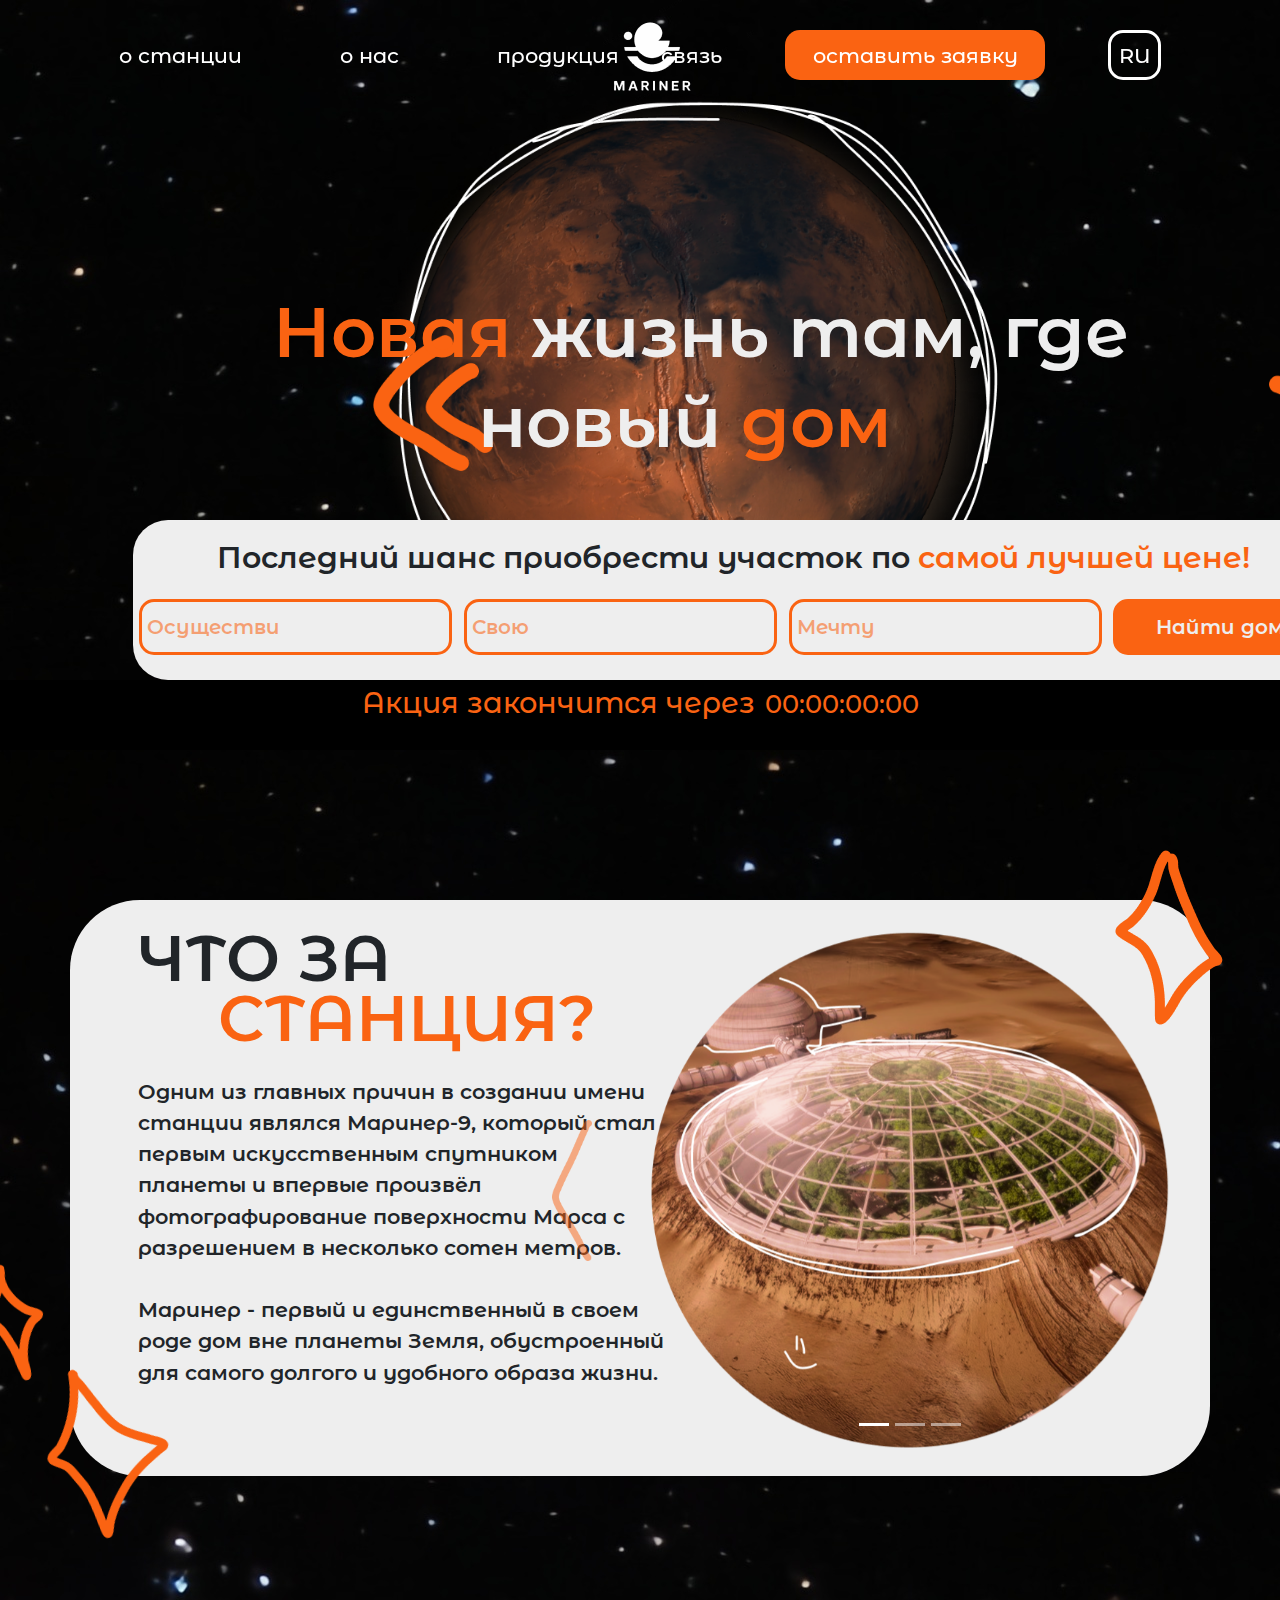
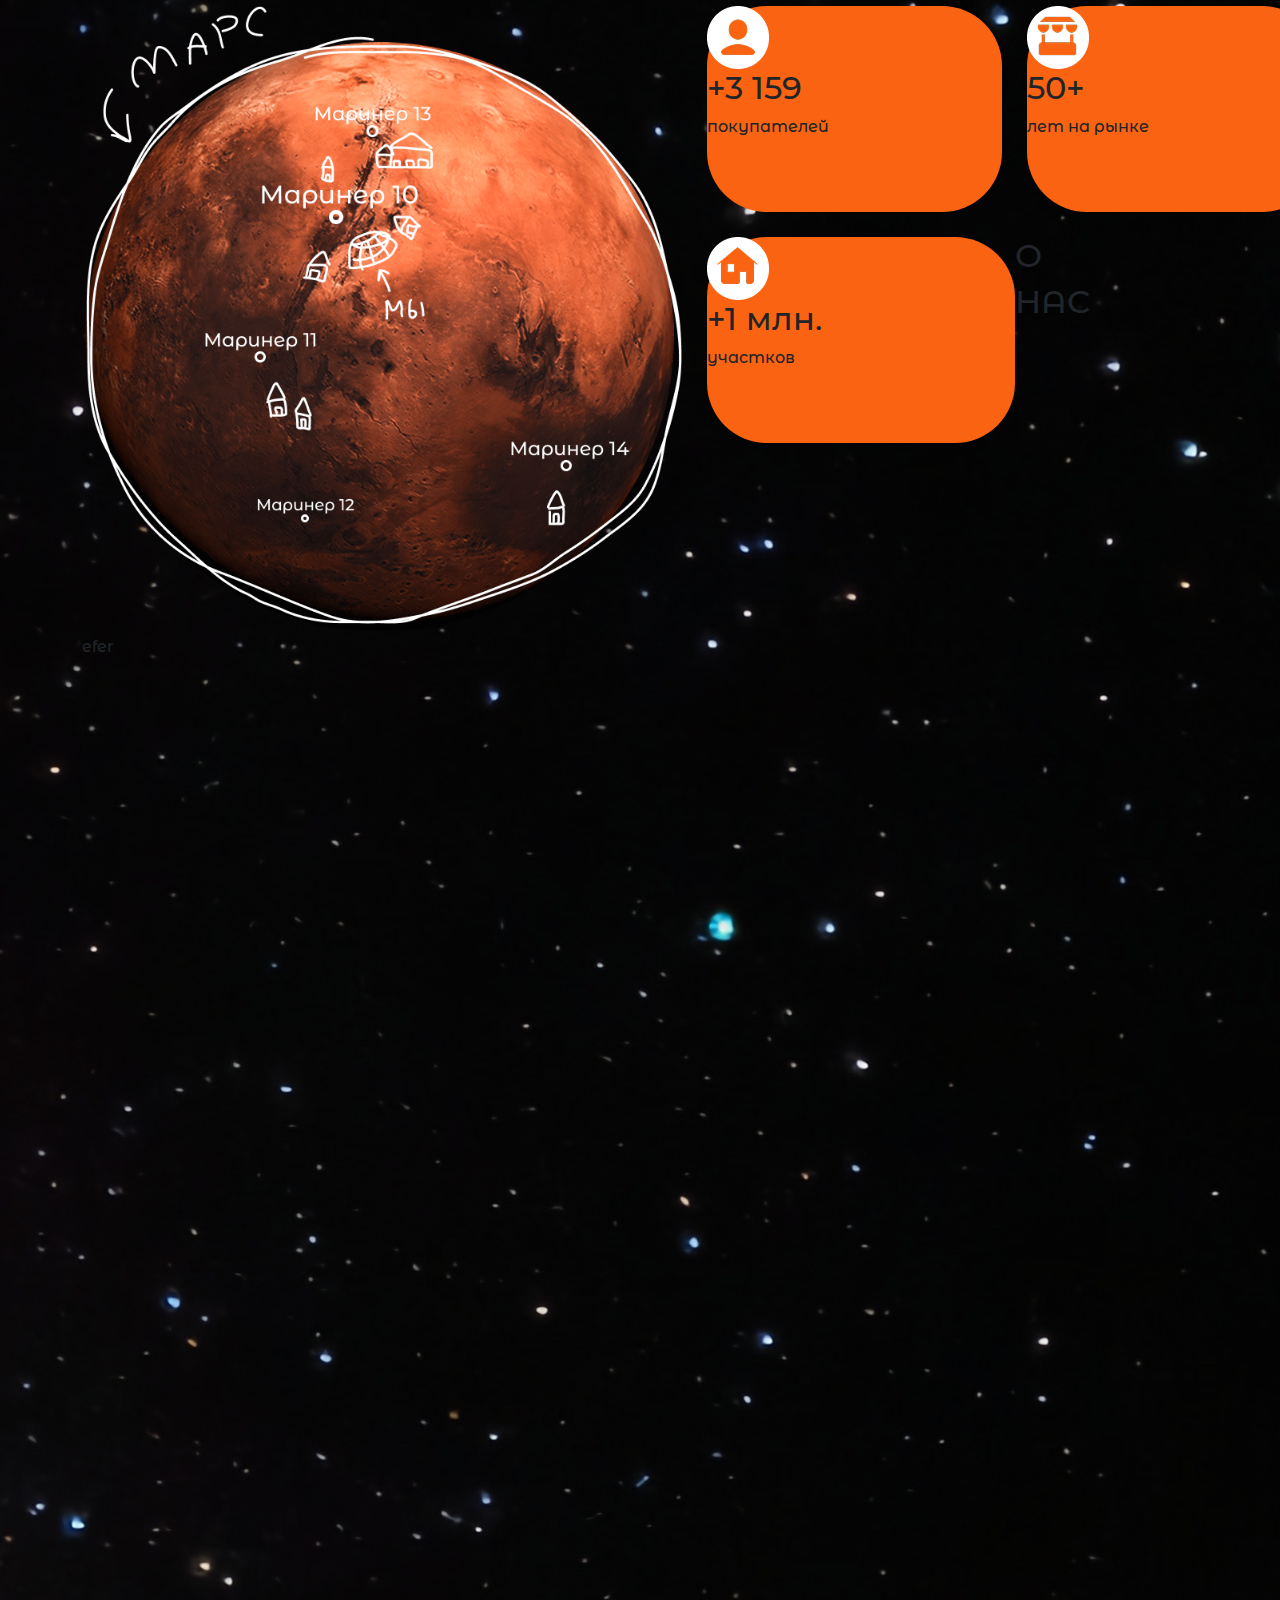
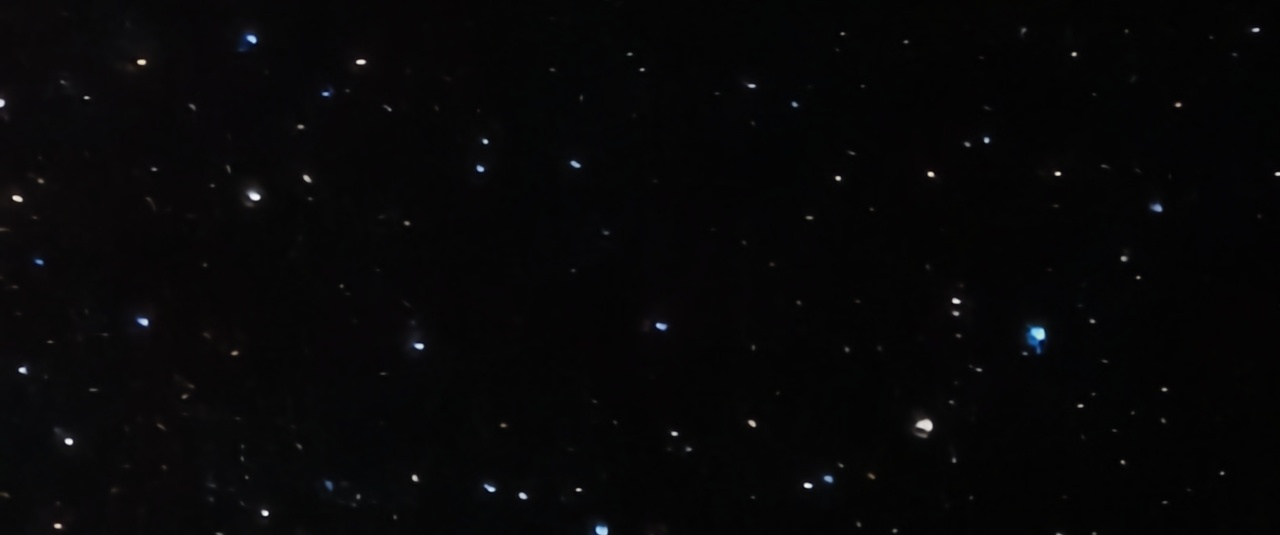
==== commit 0fc4b2ba: "анимации" ====
--- a/index.html
+++ b/index.html
@@ -14,33 +14,31 @@
 
     <div class="container myHeader fixed-top col-xl-10 col-lg-12">
         <div class="headerLeft">
-            <a class="none" href="#">О станции</a>
-            <a class="none" href="#">О нас</a>
-            <a class="none" href="#">Продукция</a>
+            <a class="none" href="#">о станции</a>
+            <a class="none" href="#">о нас</a>
+            <a class="none" href="#">продукция</a>
         </div>
         <div class="headerMiddle">
             <a href="#"><img src="white_on_trans 1.png" alt=""></a>
         </div>
         <div class="headerRight">
-            <a class="none" href="#">Связь</a>
-            <div class="orangeButton"><a href="#">Оставить заявку</a></div>
+            <a class="none" href="#">связь</a>
+            <div class="orangeButton"><a href="#">оставить заявку</a></div>
             <div class="languageButton"><a href="#">RU</a></div>
         </div>
     </div>
     <div class="myMainOne container col-xl-12">
-        <div class="container myImg">
-            <img width="800px" src="Group 1.png">
-        </div>
+        <img width="800px" src="Group 1.png">
         <div class="myMainIn">
             <div class="myMainOneLeft">
-                <img width="120px" src="Group 2.png" alt="">
+                <img class="quo" width="120px" src="Group 2.png" alt="">
             </div>
             <div class="myMainOneMiddle container">
                 <h1 class="textOne"><span>Новая</span> жизнь там, где</h1>
                 <h1 class="textTwo">новый <span>дом</span></h1>
             </div>
             <div class="myMainOneRight">
-                <img width="150px" src="Group 3.png" alt="">
+                <img class="quo" width="150px" src="Group 3.png" alt="">
             </div>
         </div>
         <div class="myMainUnder col-xl-12">
@@ -68,7 +66,7 @@
             <div id="timerSeconds" class="timerSeconds">00</div>
         </div>
     </div>
-    <div class="myMainTwo container col-xl-12">
+    <div class="myMainTwo container col-xl-12" id="myElement">
         <div class="myMainTwoBlockLeft">
             <h2 class="dark">ЧТО ЗА</h2>
             <h2 class="hTwoOrange">СТАНЦИЯ?</h2>
@@ -153,6 +151,9 @@
             </div>
         </div>
     </div>
+    <div class="container Three">
+        efer
+    </div>
         
         
 
--- a/style.css
+++ b/style.css
@@ -29,7 +29,6 @@
         backdrop-filter: blur(10px);
     }
 }
-
 .myHeader a {
     font-size: 1.3rem;
     color: white;
@@ -96,10 +95,39 @@
         transform: rotate(360deg);
     }
 }
-.myMainOne img {
+.myMainOne .mars {
     position: relative;
     margin-left: 240px;
     margin-top: 20px;
+<<<<<<< HEAD
+=======
+    animation: ani 10s forwards infinite linear
+    rotate 10s forwards;
+}
+.myMainOne .quo {
+    position: relative;
+    margin-left: 240px;
+    margin-top: 20px;
+}
+@keyframes ani {
+    0% {
+        width: 50px;
+        margin-left: 40%;
+        margin-top: 20px;
+        position:static;
+        transform: rotate(0deg);
+    }
+    50% {
+        transform: rotate(180deg);
+    }
+    100% {
+        width: 800px;
+        transform: rotate(360deg);
+    }
+}
+@keyframes ani {
+    
+>>>>>>> 4347115e7e6f7040d032ed20c0c83bd80aed7856
 }
 .myMainOneMiddle .textOne {
     font-size: 4.6rem;
@@ -157,6 +185,15 @@
     border-radius: 35px;
     top: 520px;
     margin-left: 50px;
+    animation: animUnder 2s;
+}
+@keyframes animUnder {
+    from {
+        background-color: #eeeeee00;
+    }
+      to {
+        background-color: #EEEEEE;
+    }
 }
 .myMainUnderTop h2 {
     font-size: 30px;
@@ -217,10 +254,21 @@
 .myMainTwo {
     /* width: 100%; */
     height: 36rem;
+    margin-top: 100px;
     background-color: #EEEEEE;
     border-radius: 70px;
     display: flex;
     justify-content: space-between;
+    /* opacity: 0; */
+    animation: animTwo 10s forwards;
+}
+@keyframes animTwo {
+    0% {
+        opacity: 0;
+    }
+    100% {
+        opacity: 1;
+    }
 }
 .myMainTwoAnim {
     animation: animMainTwo 2.5s forwards;
@@ -315,6 +363,11 @@
     height: 206px;
 }
 
+.Three {
+    width: 1200px;
+    height: 1500px;
+}
+
 
 
 @media (min-width: 1200px) and (max-width: 1399px) {
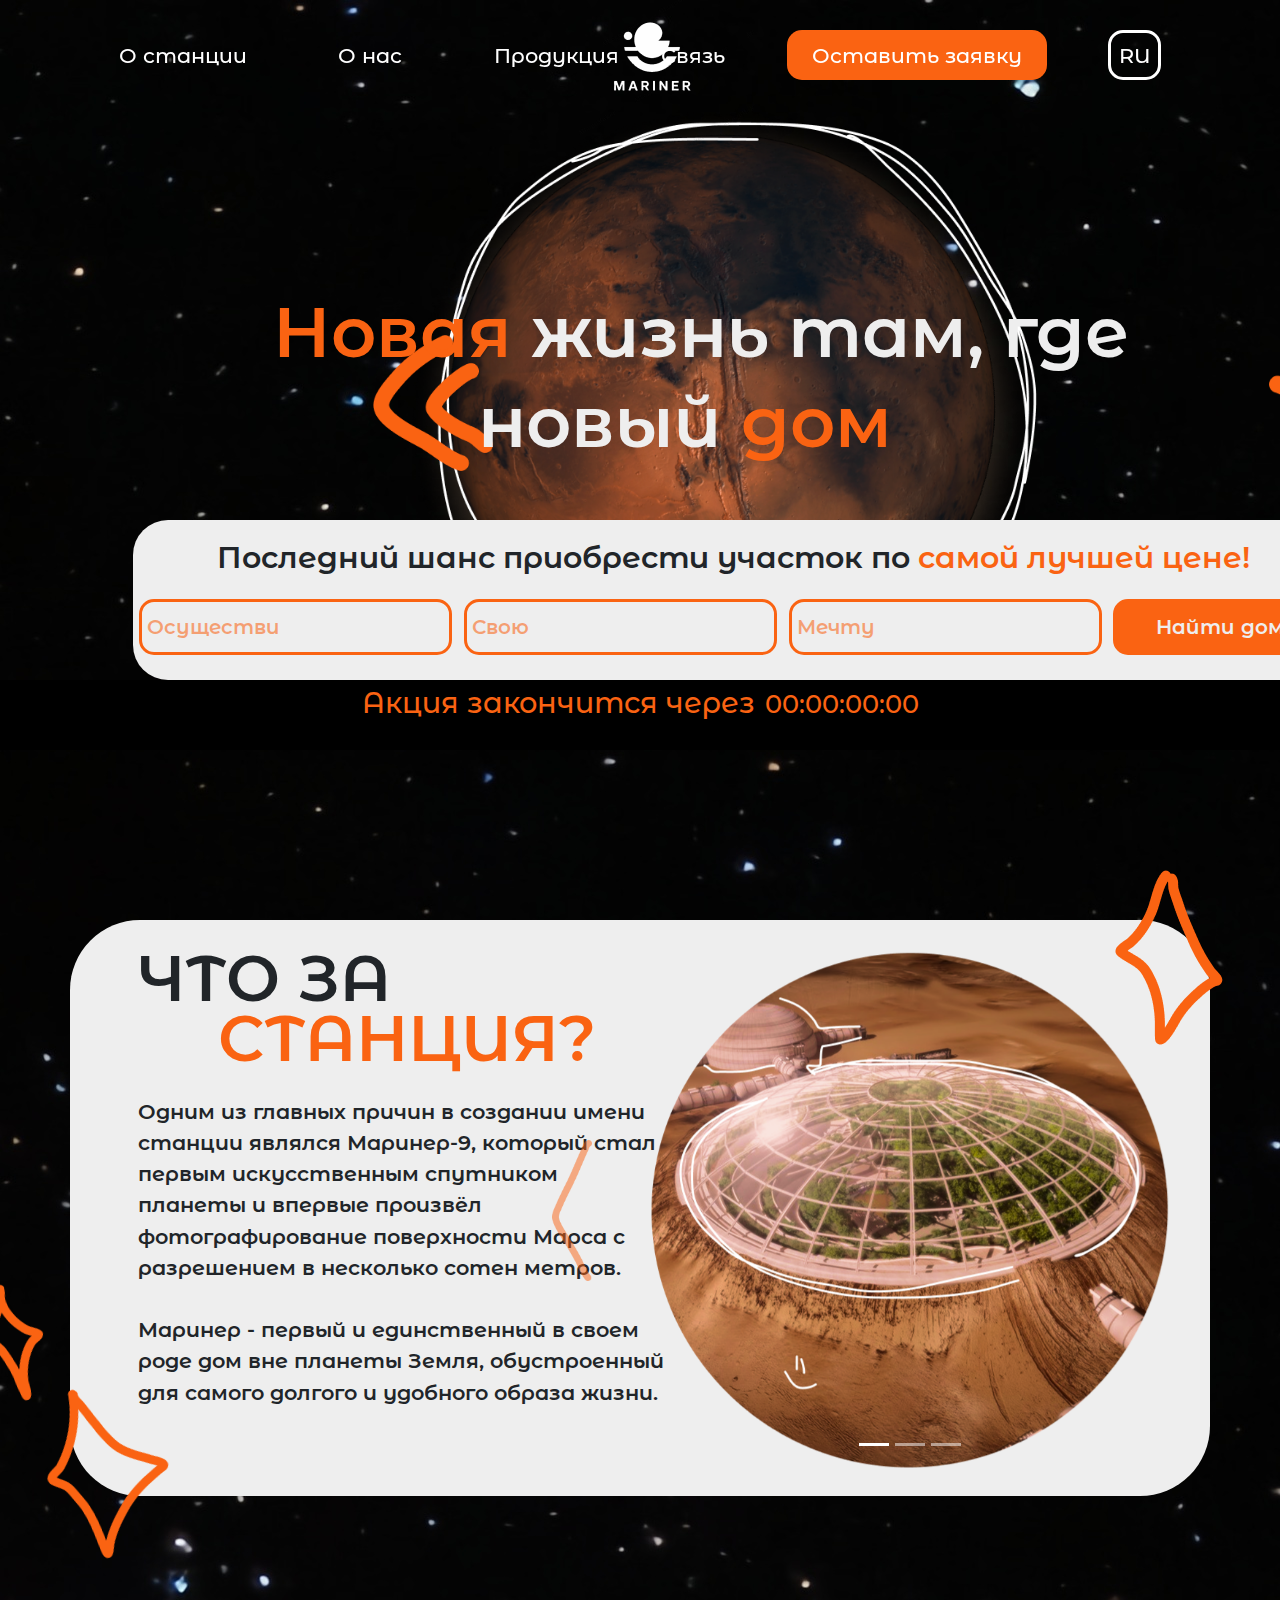
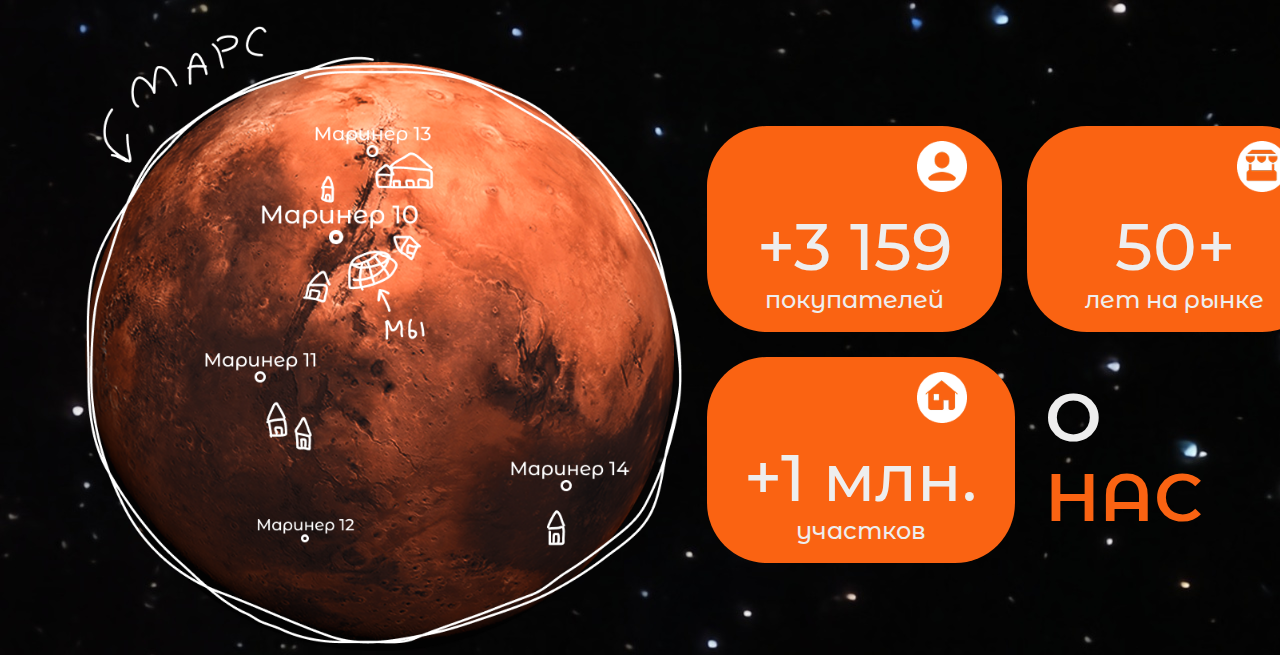
==== commit 612e1a8e: "третий слайд" ====
--- a/index.html
+++ b/index.html
@@ -14,21 +14,23 @@
 
     <div class="container myHeader fixed-top col-xl-10 col-lg-12">
         <div class="headerLeft">
-            <a class="none" href="#">о станции</a>
-            <a class="none" href="#">о нас</a>
-            <a class="none" href="#">продукция</a>
+            <a class="none" href="#">О станции</a>
+            <a class="none" href="#">О нас</a>
+            <a class="none" href="#">Продукция</a>
         </div>
         <div class="headerMiddle">
             <a href="#"><img src="white_on_trans 1.png" alt=""></a>
         </div>
         <div class="headerRight">
-            <a class="none" href="#">связь</a>
-            <div class="orangeButton"><a href="#">оставить заявку</a></div>
+            <a class="none" href="#">Связь</a>
+            <div class="orangeButton"><a href="#">Оставить заявку</a></div>
             <div class="languageButton"><a href="#">RU</a></div>
         </div>
     </div>
     <div class="myMainOne container col-xl-12">
-        <img width="800px" src="Group 1.png">
+        <div class="myImg w-100">
+            <img class="mars" width="800px" src="Group 1.png">
+        </div>
         <div class="myMainIn">
             <div class="myMainOneLeft">
                 <img class="quo" width="120px" src="Group 2.png" alt="">
@@ -66,7 +68,7 @@
             <div id="timerSeconds" class="timerSeconds">00</div>
         </div>
     </div>
-    <div class="myMainTwo container col-xl-12" id="myElement">
+    <div class="myMainTwo container col-xl-12 w-100" id="myElement">
         <div class="myMainTwoBlockLeft">
             <h2 class="dark">ЧТО ЗА</h2>
             <h2 class="hTwoOrange">СТАНЦИЯ?</h2>
@@ -145,14 +147,11 @@
                     </div>
                 </div>
                 <div class="myMainThreeRightBottomRight">
-                    <h2>О</h2>
-                    <h2>НАС</h2>
+                    <h2 class="white">О</h2>
+                    <h2 class="oran">НАС</h2>
                 </div>
             </div>
         </div>
-    </div>
-    <div class="container Three">
-        efer
     </div>
         
         
--- a/style.css
+++ b/style.css
@@ -11,11 +11,12 @@
 }
 
 .myHeader {
-    height: 110px;
+    height: 100px;
     display: flex;
     justify-content: space-between;
     text-align: center;
     margin-bottom: 20px;
+    border-radius: 30px;
     animation: animHeader 2.5s forwards;
 }
 @keyframes animHeader {
@@ -99,8 +100,6 @@
     position: relative;
     margin-left: 240px;
     margin-top: 20px;
-<<<<<<< HEAD
-=======
     animation: ani 10s forwards infinite linear
     rotate 10s forwards;
 }
@@ -126,8 +125,7 @@
     }
 }
 @keyframes ani {
-    
->>>>>>> 4347115e7e6f7040d032ed20c0c83bd80aed7856
+
 }
 .myMainOneMiddle .textOne {
     font-size: 4.6rem;
@@ -340,11 +338,43 @@
 }
 .myMainThreeRight {
     width: 640px;
-    margin-top: ;
+    margin-top: 100px;
 }
 .myMainThreeRightTop {
     display: flex;
     justify-content: space-around;
+}
+.myMainThreeRightTopLeftTop, .myMainThreeRightTopRightTop, .myMainThreeRightBottomLeftTop {
+    padding-left: 210px;
+    padding-top: 15px;
+}
+.myMainThreeRightTopLeftTop img, .myMainThreeRightTopRightTop img, .myMainThreeRightBottomLeftTop img {
+    width: 50px;
+}
+.myMainThreeRightTopLeftBottom h2, .myMainThreeRightTopRightBottom h2, .myMainThreeRightBottomLeftTop h2 {
+    font-size: 4.1rem;
+    text-align: center;
+    color: #EEEEEE;
+    padding-top: 15px;
+}
+.myMainThreeRightTopLeftBottom p, .myMainThreeRightTopRightBottom p, .myMainThreeRightBottomLeftTop p {
+    font-size: 1.5rem;
+    text-align: center;
+    color: #EEEEEE;
+    margin-top: -12px;
+}
+.myMainThreeRightBottomRight h2 {
+    font-size: 4.2rem;
+    font-weight: 600;
+    line-height: 0.6;
+    margin-left: 30px;
+    margin-top: 40px;
+}
+.white {
+    color: #EEEEEE;
+}
+.oran {
+    color: #FA6312;
 }
 .myMainThreeRightBottom {
     display: flex;
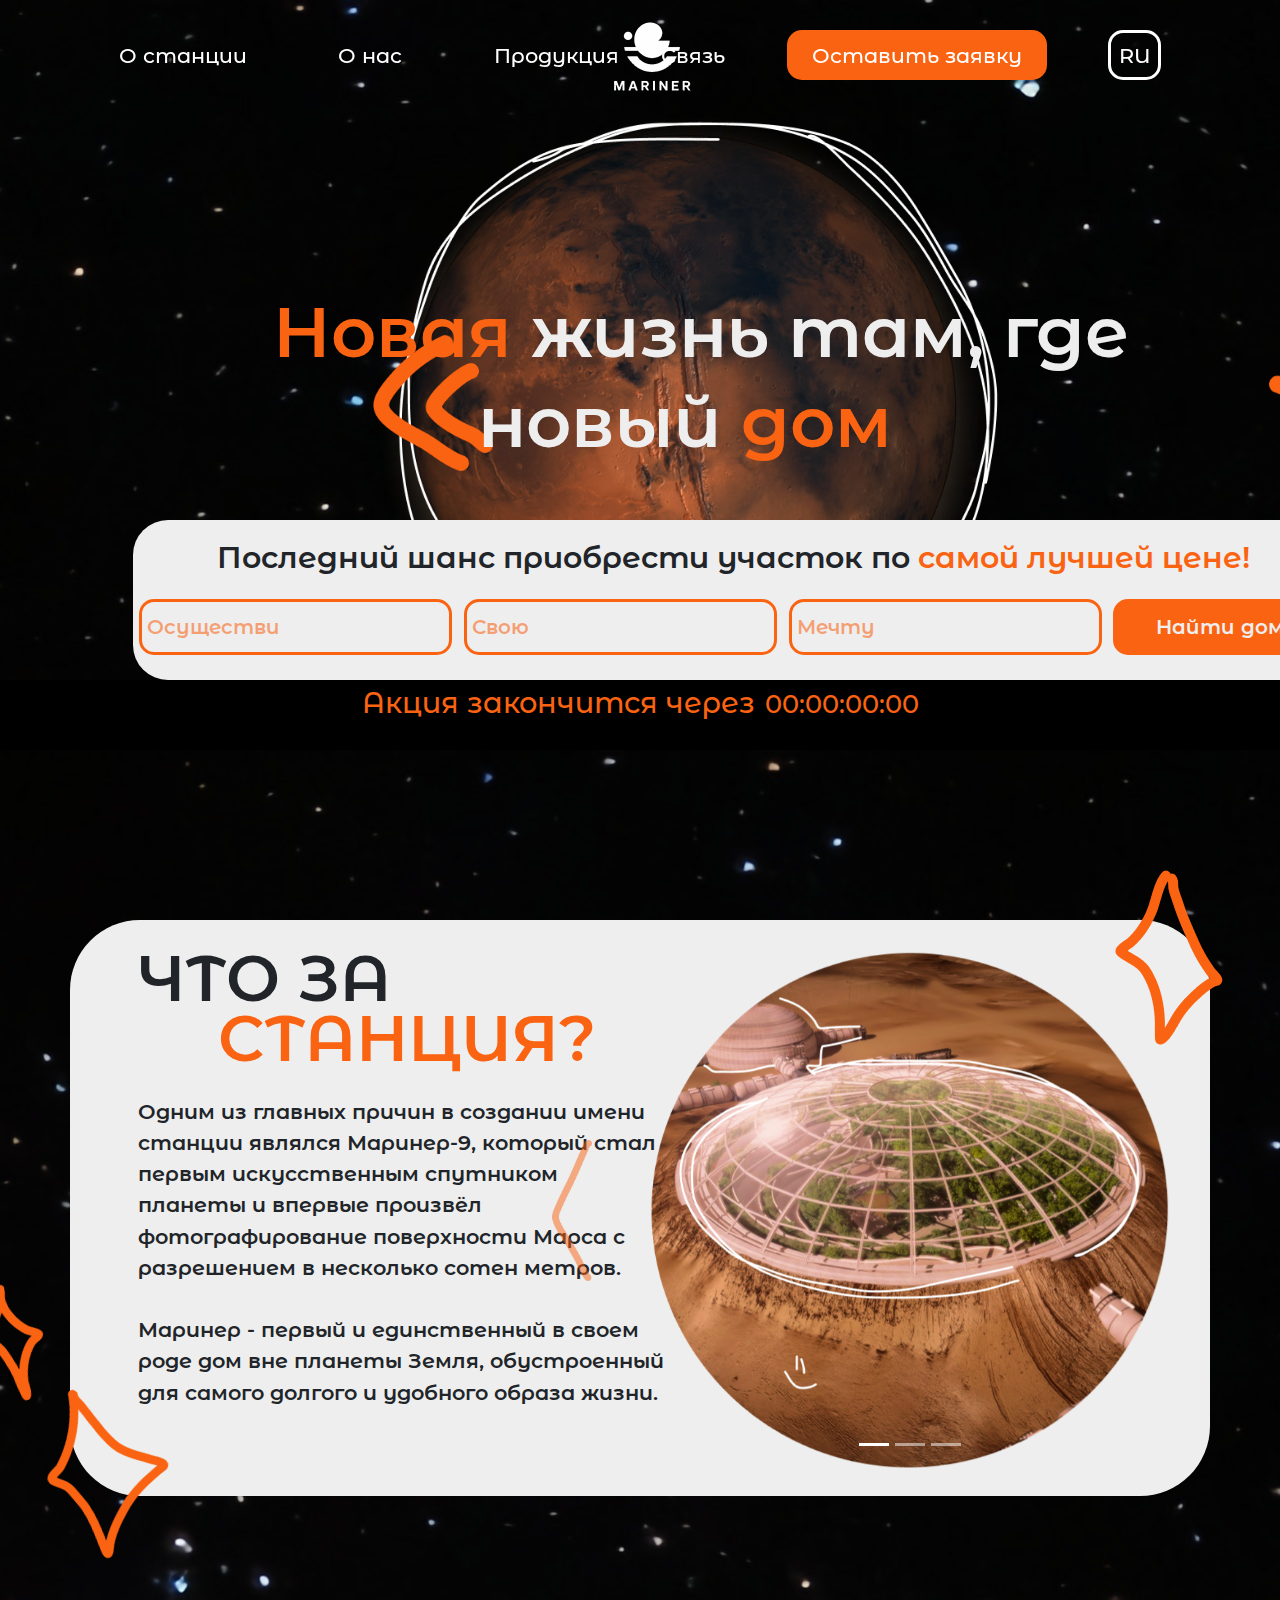
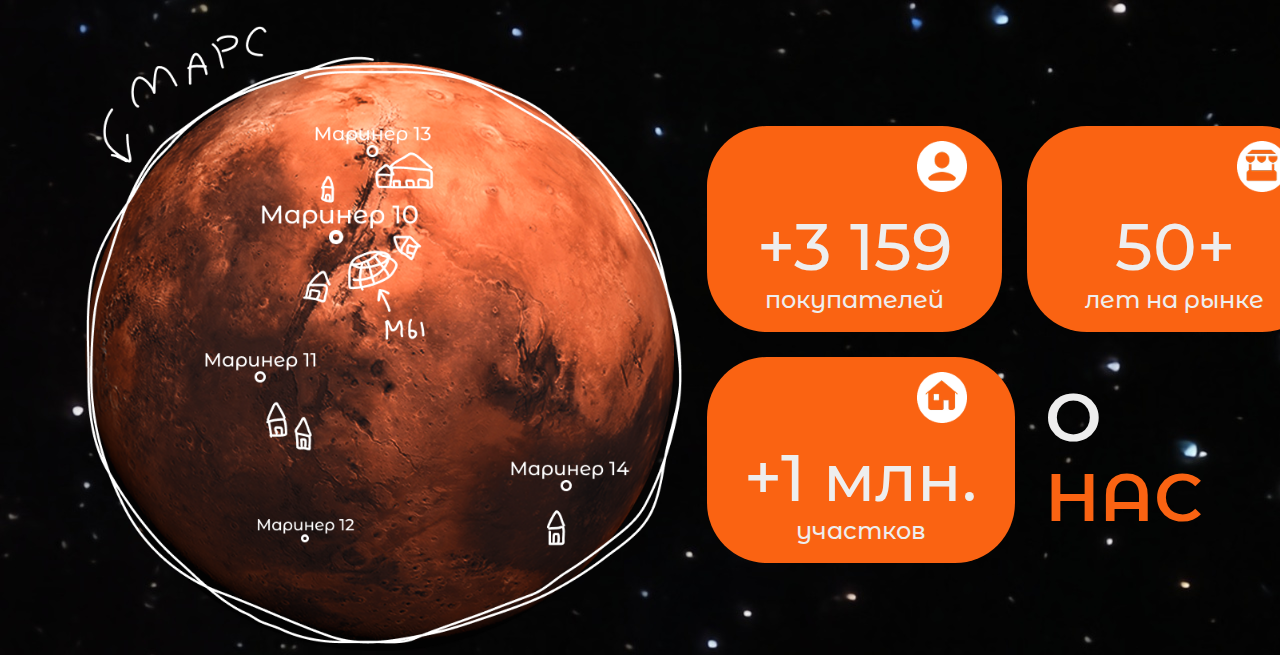
==== commit 5d963009: "лучше адаптация" ====
--- a/index.html
+++ b/index.html
@@ -68,7 +68,7 @@
             <div id="timerSeconds" class="timerSeconds">00</div>
         </div>
     </div>
-    <div class="myMainTwo container col-xl-12 w-100" id="myElement">
+    <div class="myMainTwo container col-xl-12" id="myElement">
         <div class="myMainTwoBlockLeft">
             <h2 class="dark">ЧТО ЗА</h2>
             <h2 class="hTwoOrange">СТАНЦИЯ?</h2>
@@ -113,7 +113,7 @@
     </div>
     <div class="myMainThree container col-xl-12">
         <div class="myMainThreeLeft">
-            <img width="600rem" src="Group 11.png" alt="">
+            <img class="marsTwo" width="600rem" src="Group 11.png" alt="">
         </div>
         <div class="myMainThreeRight">
             <div class="myMainThreeRightTop">
--- a/style.css
+++ b/style.css
@@ -74,10 +74,10 @@
 }
 .myImg img {
     margin: auto;
-    animation: ani 2.5s forwards,
+    animation: anim 2.5s forwards,
     circle 10s infinite linear;
 }
-@keyframes ani {
+@keyframes anim {
     0% {
         opacity: 0;
     }
@@ -107,25 +107,6 @@
     position: relative;
     margin-left: 240px;
     margin-top: 20px;
-}
-@keyframes ani {
-    0% {
-        width: 50px;
-        margin-left: 40%;
-        margin-top: 20px;
-        position:static;
-        transform: rotate(0deg);
-    }
-    50% {
-        transform: rotate(180deg);
-    }
-    100% {
-        width: 800px;
-        transform: rotate(360deg);
-    }
-}
-@keyframes ani {
-
 }
 .myMainOneMiddle .textOne {
     font-size: 4.6rem;
@@ -393,15 +374,10 @@
     height: 206px;
 }
 
-.Three {
-    width: 1200px;
-    height: 1500px;
-}
-
 
 
 @media (min-width: 1200px) and (max-width: 1399px) {
-    .myMainOne img {
+    .myImg .mars {
         margin-left: 18%;
     }
     .myMainOneMiddle .textOne {
@@ -442,7 +418,7 @@
     .languageButton {
         padding-top: 9px;
     }
-    .myMainOne img {
+    .myImg .mars {
         margin-left: 6%;
     }
     .myMainOneMiddle .textOne {
@@ -455,14 +431,14 @@
     }
     .myMainOneLeft {
         /* margin-left: -4%; */
-        top: 280px;
+        top: 350px;
     }
     @keyframes aniLeft {
         0% {
             transform: translateX(-900px);
         }
         100% {
-            transform: translateX(-40px);
+            transform: translateX(-260px);
         }
     }
     .myMainOneRight {
@@ -474,7 +450,7 @@
             transform: translateX(-900px);
         }
         100% {
-            transform: translateX(760px);
+            transform: translateX(550px);
         }
     }
     .myMainUnder {
@@ -550,6 +526,32 @@
     .myVector {
         margin-left: -300%;
     }
+
+    .myMainThreeRightTop {
+        display: wrap;
+        flex-wrap: wrap;
+    }
+    .myMainThreeRightBottom {
+        display: wrap;
+        flex-wrap: wrap;
+    }
+    .marsTwo {
+        width: 30rem;
+    }
+    .myMainThreeLeft {
+        width: 600px;
+    }
+    .myMainThreeRight {
+        margin-left: -150px;
+    }
+    .myMainThreeRightTopLeft {
+        width: 300px;
+        height: 180px;
+    }
+    .myMainThreeRight {
+        width: 600px;
+        margin-top: -30px;
+    }
 }
 @media (min-width: 768px) and (max-width: 991px) {
     .myHeader {
@@ -575,7 +577,7 @@
         height: 40px;
         padding-top: 6px;
     }
-    .myMainOne img {
+    .myImg .mars {
         margin-left: -2%;
     }
     .myMainOneMiddle .textOne {
@@ -695,7 +697,7 @@
         height: 60px;
         padding-top: 8px;
     }
-    .myMainOne img {
+    .myImg .mars {
         width: 900px;
         margin-left: 35%;
     }
@@ -828,7 +830,7 @@
         height: 60px;
         padding-top: 8px;
     }
-    .myMainOne img {
+    .myImg .mars {
         width: 900px;
         margin-left: 44%;
     }
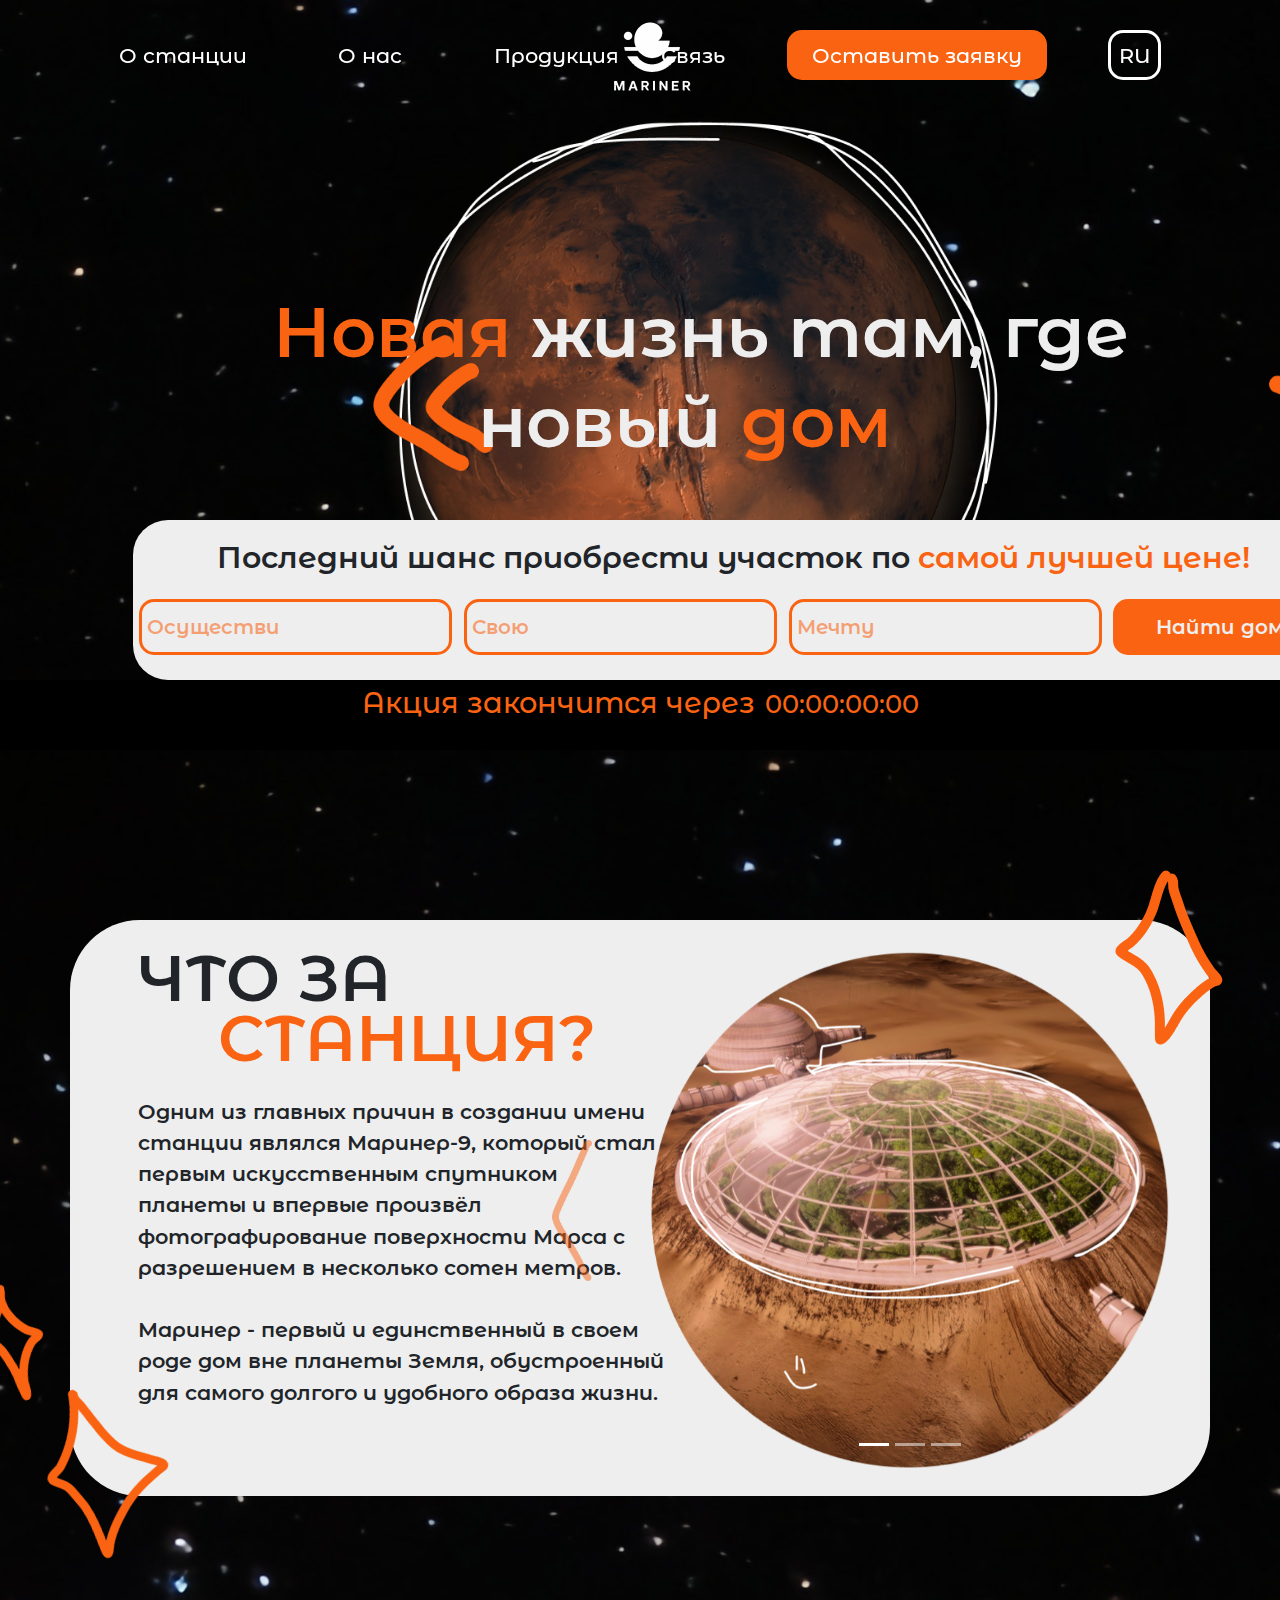
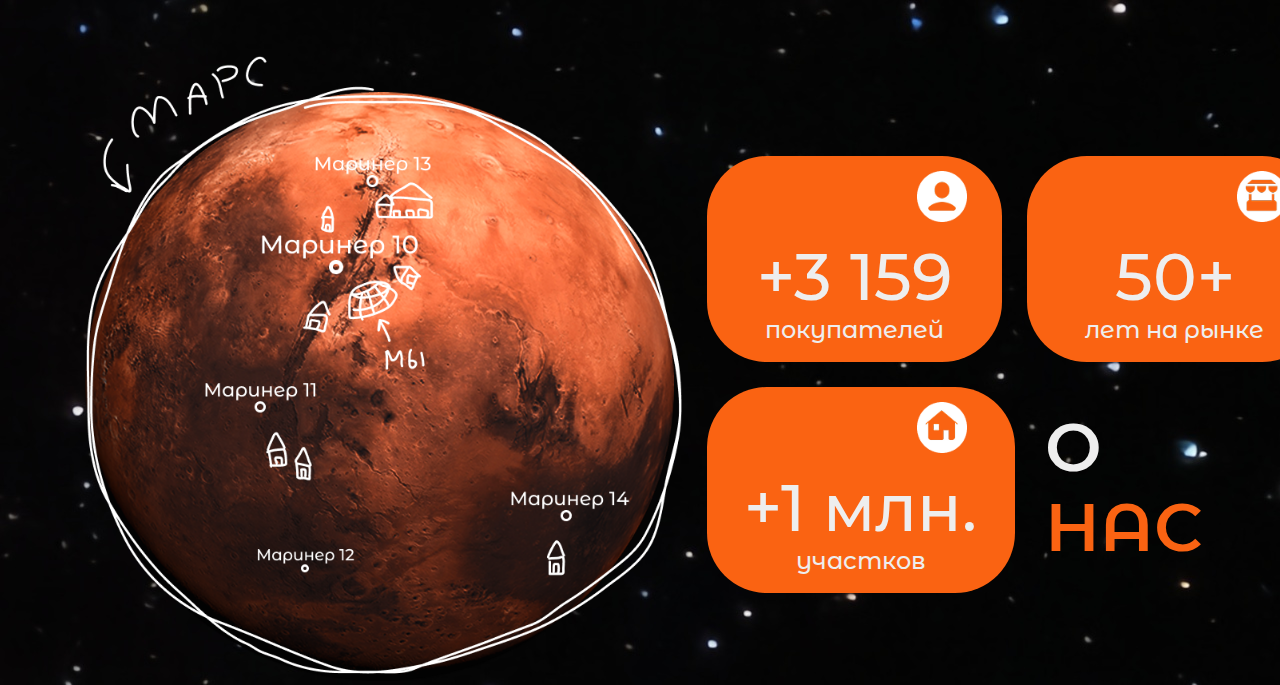
==== commit 507a8a99: "доделала верстку делаю адаптацию" ====
--- a/index.html
+++ b/index.html
@@ -3,7 +3,7 @@
 <head>
     <meta charset="UTF-8">
     <meta name="viewport" content="width=device-width, initial-scale=1.0">
-    <title>Document</title>
+    <title>Mariner</title>
     <link href="https://cdn.jsdelivr.net/npm/bootstrap@5.3.3/dist/css/bootstrap.min.css" rel="stylesheet" integrity="sha384-QWTKZyjpPEjISv5WaRU9OFeRpok6YctnYmDr5pNlyT2bRjXh0JMhjY6hW+ALEwIH" crossorigin="anonymous">
     <link rel="stylesheet" href="style.css">
     <link rel="preconnect" href="https://fonts.googleapis.com">
@@ -27,6 +27,7 @@
             <div class="languageButton"><a href="#">RU</a></div>
         </div>
     </div>
+
     <div class="myMainOne container col-xl-12">
         <div class="myImg w-100">
             <img class="mars" width="800px" src="Group 1.png">
@@ -54,7 +55,6 @@
                 <input class="btn" type="button" value="Найти дом">
             </div>
         </div>
-        
     </div>
     <div class="myMainUnderSale col-xl-12">
         <h5>Акция закончится через</h5>
@@ -68,6 +68,7 @@
             <div id="timerSeconds" class="timerSeconds">00</div>
         </div>
     </div>
+
     <div class="myMainTwo container col-xl-12" id="myElement">
         <div class="myMainTwoBlockLeft">
             <h2 class="dark">ЧТО ЗА</h2>
@@ -111,6 +112,11 @@
             </div>
         </div>
     </div>
+
+    <div class="container about">
+        <h2 class="none-two">О <span>НАС</span> </h2>
+    </div>
+
     <div class="myMainThree container col-xl-12">
         <div class="myMainThreeLeft">
             <img class="marsTwo" width="600rem" src="Group 11.png" alt="">
@@ -153,7 +159,111 @@
             </div>
         </div>
     </div>
-        
+
+    <!-- <div class="myMainFour container">
+        <div class="products">
+            <div class="productsLeft">
+                <img src="Group 15.png" alt="">
+            </div>
+            <div class="productsMiddle">
+                <h2>ПРОДУКЦИЯ</h2>
+            </div>
+            <div class="productsRight">
+                <img src="Group 16.png" alt="">
+            </div>
+        </div>
+        <div class="myMainFourHouses">
+            <div class="imgTwo one" style="background-image: url(i\ 5.png);">
+                <h3 class="count">359 000 000 ₽</h3>
+                <h2 class="nameHouse">Дом "Новая Эдемия"</h3>
+            </div>
+            <div class="imgTwo two" style="background-image: url(4f593721bfb736d9581c8e0324b66463\ 1.png);">
+                <h3 class="count">719 000 000 ₽</h3>
+                <h2 class="nameHouse">Дом "Феникс"</h3>
+            </div>
+            <div class="imgTwo three" style="background-image: url(e32d3d4ed84210861177031f6570f0df\ 1.png);">
+                <h3 class="count">299 000 000 ₽</h3>
+                <h2 class="nameHouse">Дом "Горизонт"</h3>
+            </div>
+            <div class="imgTwo four" style="background-image: url(577d873c4372b3ee7d71445f2ccac61a\ 1.png);">
+                <h3 class="count">709 000 000 ₽</h3>
+                <h2 class="nameHouse">Дом "Причал"</h3>
+            </div>
+            <div class="imgTwo five" style="background-image: url(1716f4eb5671c310aa785b1a88905bcb\ 1.png);">
+                <h3 class="count">325 000 000 ₽</h3>
+                <h2 class="nameHouse">Дом "Лотос"</h3>
+            </div>
+        </div>    
+    </div> -->
+
+    <!-- <div class="myMainFive">
+        <div class="discount dOne dLeft">
+            <div class="discountImgOne">
+                <img src="Group 17.png" alt="">
+            </div>
+            <div class="content">
+                <p>Скидки в 10% при покупке домов от 500 млн. рублей только до 21 августа</p>
+            </div>
+        </div>
+        <div class="discount">
+            <div class="discountImgTwo">
+                <img src="Group 18.png" alt="">
+            </div>
+            <div class="content">
+                <p>При покупке дома экскурсия до Олимпа в подарок</p>
+            </div>
+        </div>
+        <div class="discount">
+            <div class="discountImgThree">
+                <img src="Group 19.png" alt="">
+            </div>
+            <div class="content">
+                <p>Перевозка мебели в приобретенный дом бесплатно</p>
+            </div>
+        </div>
+        <div class="discount dOne dRight">
+            <div class="discountImgFour">
+                <img src="Group 20.png" alt="">
+            </div>
+            <div class="content">
+                <p>До 11 марта скидка 20% на участок с садом и огородом</p>
+            </div>
+        </div>
+    </div> -->
+
+    <!-- <div class="myMainSix container col-xl-12">
+        <div class="myMainSixTop">
+            <h2>Оставляй заявку, и мы подберем <span>дом вашей мечты!</span></h2>
+        </div>
+        <div class="myMainSixBottom">
+            <form id="applHome" action="">
+                <input type="text" required placeholder="Ваше имя">
+                <input type="email" placeholder="Ваша почта" required>
+                <input type="text" placeholder="Ваш телефон" required>
+                <button type="submit">Отправить</button>
+            </form>
+        </div>
+    </div> -->
+
+    <!-- <div class="myMainSeven container col-xl-12">
+        <div class="myMainSevenTop">
+            <h2>Связь с нами</h2>
+        </div>
+        <div class="myMainSevenBottom">
+            <div class="myMainSevenBottomLeft">
+                <img src="Group 21.png" alt="">
+                <p>Marinerhouses@gmail.com</p>
+            </div>
+            <div class="myMainSevenBottomMiddle">
+                <img src="Group 22.png" alt="">
+                <p>+7 906 2ХХ 0ХХХ</p>
+            </div>
+            <div class="myMainSevenBottomRight">
+                <img src="Group 23.png" alt="">
+                <p>ИП Сергиенко</p>
+            </div>
+        </div>
+    </div> -->
         
 
     <script src="https://cdn.jsdelivr.net/npm/bootstrap@5.3.3/dist/js/bootstrap.bundle.min.js" integrity="sha384-YvpcrYf0tY3lHB60NNkmXc5s9fDVZLESaAA55NDzOxhy9GkcIdslK1eN7N6jIeHz" crossorigin="anonymous"></script>
--- a/style.css
+++ b/style.css
@@ -22,12 +22,15 @@
 @keyframes animHeader {
     0% {
         backdrop-filter: blur(0px);
+        background-color: rgba(0, 0, 0, 0);
     }
     50% {
         backdrop-filter: blur(5px);
+        background-color: rgba(0, 0, 0, 0.119);
     }
     100% {
         backdrop-filter: blur(10px);
+        background-color: rgba(0, 0, 0, 0.296);
     }
 }
 .myHeader a {
@@ -201,7 +204,7 @@
     font-weight: 600;
     font-size: 20px;
 }
-input::placeholder {
+.myMainUnderBottom input::placeholder {
     color: #fa63128f;
 }
 
@@ -238,16 +241,7 @@
     border-radius: 70px;
     display: flex;
     justify-content: space-between;
-    /* opacity: 0; */
-    animation: animTwo 10s forwards;
-}
-@keyframes animTwo {
-    0% {
-        opacity: 0;
-    }
-    100% {
-        opacity: 1;
-    }
+    /* opacity: 0; */;
 }
 .myMainTwoAnim {
     animation: animMainTwo 2.5s forwards;
@@ -310,12 +304,29 @@
 }
 .myMainThree {
     width: 100%;
-    margin-top: 130px;
+    margin-top: 160px;
     display: flex;
     justify-content: space-between;
 }
 .myMainThreeLeft {
-    width: 640px;
+    width: 640px;;
+}
+.myMainThreeLeftAnim {
+    animation: animMainThree 2.5s forwards;
+}
+@keyframes animMainThree {
+    0% {
+        transform: translateY(500px);
+    }
+    100% {
+        transform: translateY(0);
+    }
+    0% {
+        opacity: 0;
+    }
+    100% {
+        opacity: 1;
+    }
 }
 .myMainThreeRight {
     width: 640px;
@@ -373,8 +384,220 @@
     width: 320px;
     height: 206px;
 }
-
-
+.about {
+    display: none;
+}
+
+.myMainFour {
+    margin-top: 170px;
+}
+.products {
+    display: flex;
+    margin-left: 20rem;
+    margin-bottom: 2rem;
+}
+.productsMiddle h2 {
+    font-size: 4rem;
+    font-weight: 600;
+    line-height: 0.8;
+    color: #EEEEEE;
+}
+.productsMiddle {
+    margin-top: 0.8rem;
+    margin-left: 1rem;
+    margin-right: 1rem;
+}
+.productsLeft img, .productsRight img {
+    width: 70px;
+}
+.productsRight img {
+    margin-top: 0.2rem;
+}
+.myMainFourHouses {
+    display: flex;
+    height: 30rem;
+}
+.imgTwo {
+    margin-right: 1rem;
+    flex: 3;
+    border-radius: 32px;
+    background-size: auto 100%;
+    background-repeat: no-repeat;
+    background-position: center;
+    transition: all 0.5s ease;
+}
+.myMainFourHouses .imgTwo:hover {
+    flex: 8;
+    .count {
+        display: block;
+        text-align: right;
+        margin-right: 20px;
+        margin-top: 20px;
+        color: #EEEEEE;
+    };
+    .nameHouse {
+        display: block;
+        color: #EEEEEE;
+        margin-top: 20rem;
+        font-size: 2rem;
+        margin-left: 20px;
+    }
+}
+.nameHouse {
+    display: none;
+}
+.count {
+    display: none;
+}
+
+.myMainFive {
+    width: 91.9rem;
+    height: 284px;
+    margin: auto;
+    display: flex;
+    justify-content: space-between;
+    align-items: center;
+    margin-top: 150px;
+    background-color: #EEEEEE;
+    border-radius: 10px;
+}
+.discount {
+    position: relative;
+    width: 305px;
+    height: 185px;
+    background-color: #FA6312;
+    border-radius: 20px;
+    display: flex;
+    flex-direction: column;
+    transition: 0.5s ease;
+}
+.discount:hover {
+    height: 335px;
+}
+.dOne {
+    width: 385px;
+}
+.dLeft {
+    margin-left: 15px;
+}
+.dRight {
+    margin-right: 15px;
+}
+.discount img {
+    width: 247px;
+}
+.discountImgOne {
+    margin: auto;
+    margin-top: -30px;
+    margin-bottom: 260px;
+}
+.discountImgTwo {
+    margin: auto;
+    margin-top: -45px;
+    margin-bottom: 260px;
+}
+.discountImgThree {
+    margin: auto;
+    margin-top: -120px;
+    margin-bottom: 200px;
+}
+.discountImgFour {
+    margin: auto;
+    margin-top: -50px;
+    margin-bottom: 260px;
+}
+.discountImgOne img {
+    width: 350px;
+}
+.discountImgTwo img {
+    width: 250px;
+}
+.discountImgThree img {
+    width: 290px;
+}
+.discountImgFour img {
+    width: 290px;
+}
+.discount p {
+    font-weight: 600;
+}
+
+.content {
+    position: relative;
+    color: #EEEEEE;
+    font-size: 1.5rem;
+    text-align: center;
+    margin-top: -200px;
+    display: none;
+}
+.discount:hover .content {
+    display: block;
+    transition-delay: 0.3s;
+}
+
+.myMainSix {
+    margin-top: 150px;
+}
+.myMainSixTop h2 {
+    font-size: 4rem;
+    font-weight: 600;
+    color: #EEEEEE;
+}
+h2 span {
+    color: #FA6312;
+}
+.myMainSixBottom input  {
+    background-color: black;
+    border: 3.3px solid #EEEEEE;
+    padding: 13px;
+    border-radius: 13px;
+    margin-right: 30px;
+    font-size: 1.2rem;
+    color: #EEEEEE;
+    font-weight: 600;
+}
+.myMainSixBottom {
+    margin-top: 50px;
+}
+.myMainSixBottom button {
+    background-color: #FA6312;
+    border: 3.3px solid #FA6312;
+    padding: 13px;
+    width: 280px;
+    margin-left: 25px;
+    border-radius: 13px;
+    font-size: 1.2rem;
+    color: #EEEEEE;
+    font-weight: 600;
+}
+
+.myMainSeven {
+    margin-top: 150px;
+}
+.myMainSevenTop h2 {
+    font-size: 4rem;
+    font-weight: 600;
+    color: #EEEEEE;
+}
+.myMainSevenBottomLeft img, .myMainSevenBottomMiddle img, .myMainSevenBottomRight img {
+    width: 50px;
+    height: 50px;
+    margin-right: 20px;
+}
+.myMainSevenBottom p {
+    color: #EEEEEE;
+    font-size: 1.4rem;
+    padding-top: 10px;
+}
+.myMainSevenBottom {
+    display: flex;
+    justify-content: space-between;
+    margin-top: 40px;
+}
+.myMainSevenBottomLeft, .myMainSevenBottomMiddle, .myMainSevenBottomRight {
+    display: flex;
+    justify-content: space-around;
+}
 
 @media (min-width: 1200px) and (max-width: 1399px) {
     .myImg .mars {
@@ -527,32 +750,61 @@
         margin-left: -300%;
     }
 
+    .myMainThree {
+        display: flex;
+        margin-top: 3rem;
+        margin-left: 10%;
+    }
+    .marsTwo {
+        width: 31rem;
+    }
+    .myMainThreeRight {
+        margin-top: 10px;
+        margin-left: 15px;
+    }
     .myMainThreeRightTop {
-        display: wrap;
-        flex-wrap: wrap;
+        display: block;
+    }
+    .myMainThreeRightTopLeftTop, .myMainThreeRightTopRightTop, .myMainThreeRightBottomLeftTop {
+        padding-left: 190px;
+        padding-top: 15px;
+    }
+    .myMainThreeRightTopLeftTop img, .myMainThreeRightTopRightTop img, .myMainThreeRightBottomLeftTop img {
+        width: 40px;
+        margin-top: -4px;
+    }
+    .myMainThreeRightTopLeftBottom h2, .myMainThreeRightTopRightBottom h2, .myMainThreeRightBottomLeftTop h2 {
+        font-size: 3.4rem;
+        margin-top: -20px;
     }
     .myMainThreeRightBottom {
-        display: wrap;
-        flex-wrap: wrap;
-    }
-    .marsTwo {
-        width: 30rem;
-    }
-    .myMainThreeLeft {
-        width: 600px;
-    }
-    .myMainThreeRight {
-        margin-left: -150px;
-    }
-    .myMainThreeRightTopLeft {
-        width: 300px;
-        height: 180px;
-    }
-    .myMainThreeRight {
-        width: 600px;
-        margin-top: -30px;
-    }
-}
+        display: block;
+    }
+    .myMainThreeRightTopLeft, .myMainThreeRightTopRight, .myMainThreeRightBottomLeft {
+        width: 260px;
+        height: 156px;
+    }
+    .myMainThreeRightBottomRight {
+        display: none;
+    }
+    .about {
+        display: block;
+        margin-left: 21rem;
+        margin-top: 10rem;
+    }
+    .none-two {
+        font-size: 4.2rem;
+        font-weight: 600;
+        line-height: 0.6;
+        margin-left: 6%;
+        margin-top: 40px;
+        color: #EEEEEE;
+    }
+    .none-two span {
+        color: #FA6312;
+    }
+}
+
 @media (min-width: 768px) and (max-width: 991px) {
     .myHeader {
         margin-left: 6%;
@@ -661,6 +913,62 @@
         width: 34rem;
         margin-top: -4%;
         margin-left: 17%;
+    }
+
+    .myMainThree {
+        display: block;
+        margin-top: 3rem;
+        margin-left: 10%;
+    }
+    .marsTwo {
+        width: 31rem;
+        margin-left: 5rem;
+    }
+    .myMainThreeRight {
+        display: flex;
+        margin-top: 10px;
+        margin-left: -3.4rem;
+    }
+    .myMainThreeRightTop {
+        display: flex;
+    }
+    .myMainThreeRightTopLeftTop, .myMainThreeRightTopRightTop, .myMainThreeRightBottomLeftTop {
+        padding-left: 190px;
+        padding-top: 15px;
+    }
+    .myMainThreeRightTopLeftTop img, .myMainThreeRightTopRightTop img, .myMainThreeRightBottomLeftTop img {
+        width: 40px;
+        margin-top: -4px;
+    }
+    .myMainThreeRightTopLeftBottom h2, .myMainThreeRightTopRightBottom h2, .myMainThreeRightBottomLeftTop h2 {
+        font-size: 3.4rem;
+        margin-top: -20px;
+    }
+    .myMainThreeRightBottom {
+        display: flex;
+    }
+    .myMainThreeRightTopLeft, .myMainThreeRightTopRight, .myMainThreeRightBottomLeft {
+        width: 220px;
+        height: 156px;
+    }
+    .myMainThreeRightBottomRight {
+        display: none;
+    }
+    .about {
+        display: block;
+        margin-left: 16rem;
+        margin-top: 10rem;
+    }
+    .none-two {
+        font-size: 4.2rem;
+        font-weight: 600;
+        line-height: 0.6;
+        margin-left: 6%;
+        margin-top: 40px;
+        color: #EEEEEE;
+    }
+    .none-two span {
+        color: #FA6312;
     }
 }
 @media (min-width: 576px) and (max-width: 767px) {
@@ -756,7 +1064,6 @@
     }
 
     .myMainTwo {
-        width: 1000px;
         height: 75rem;
         flex-wrap: wrap;
         margin-left: 30%;
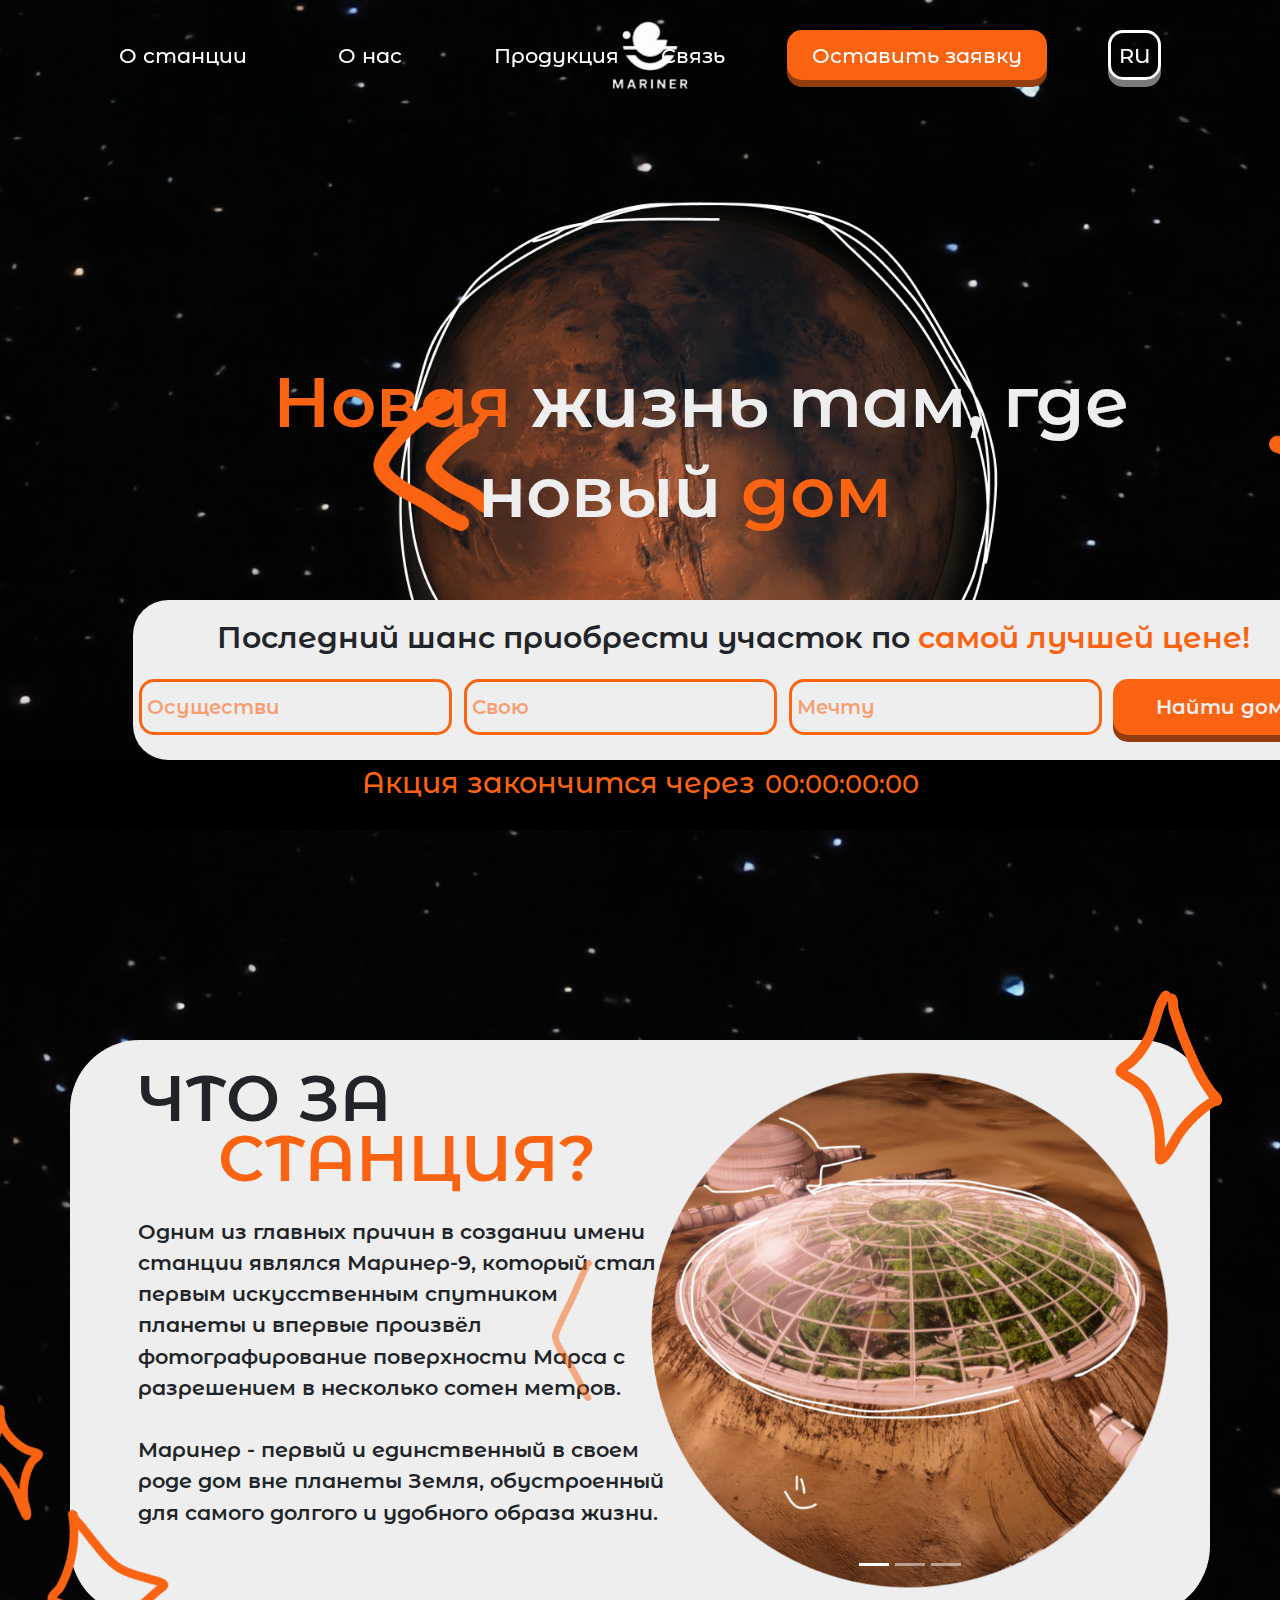
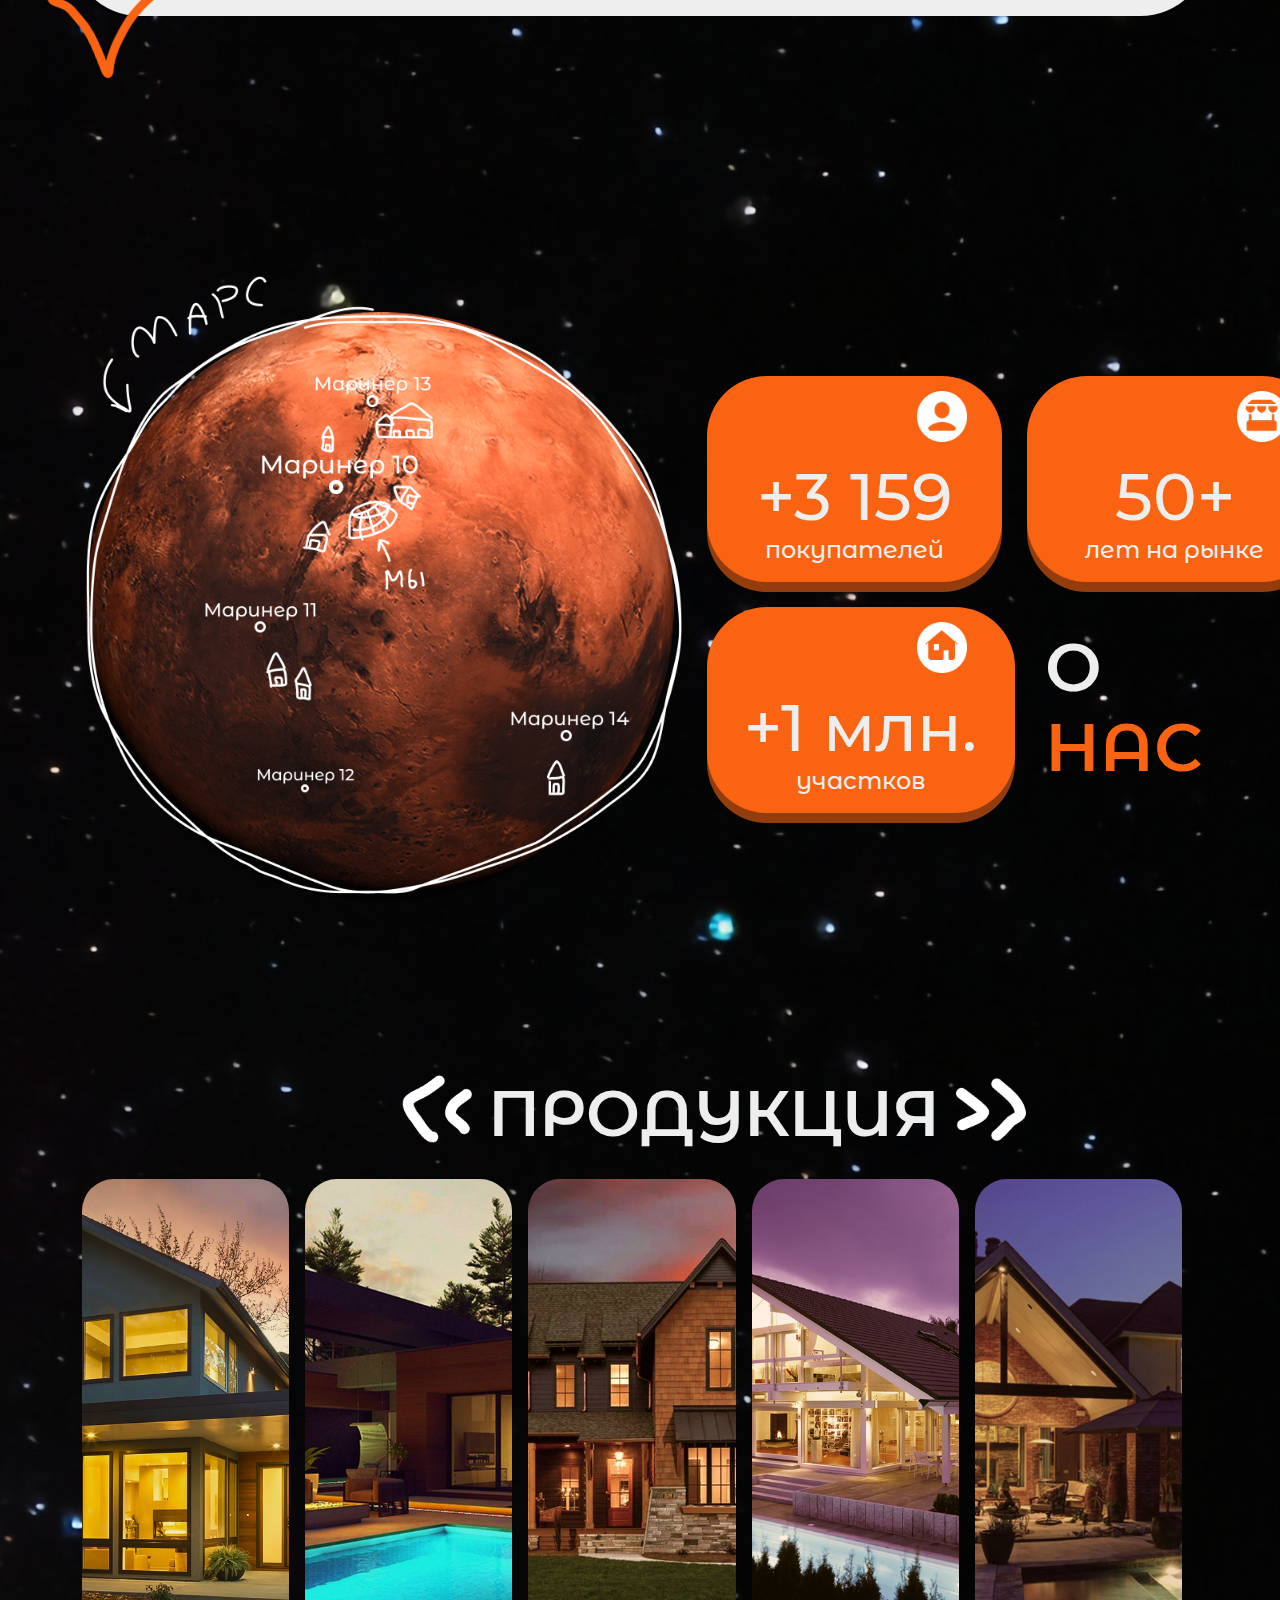
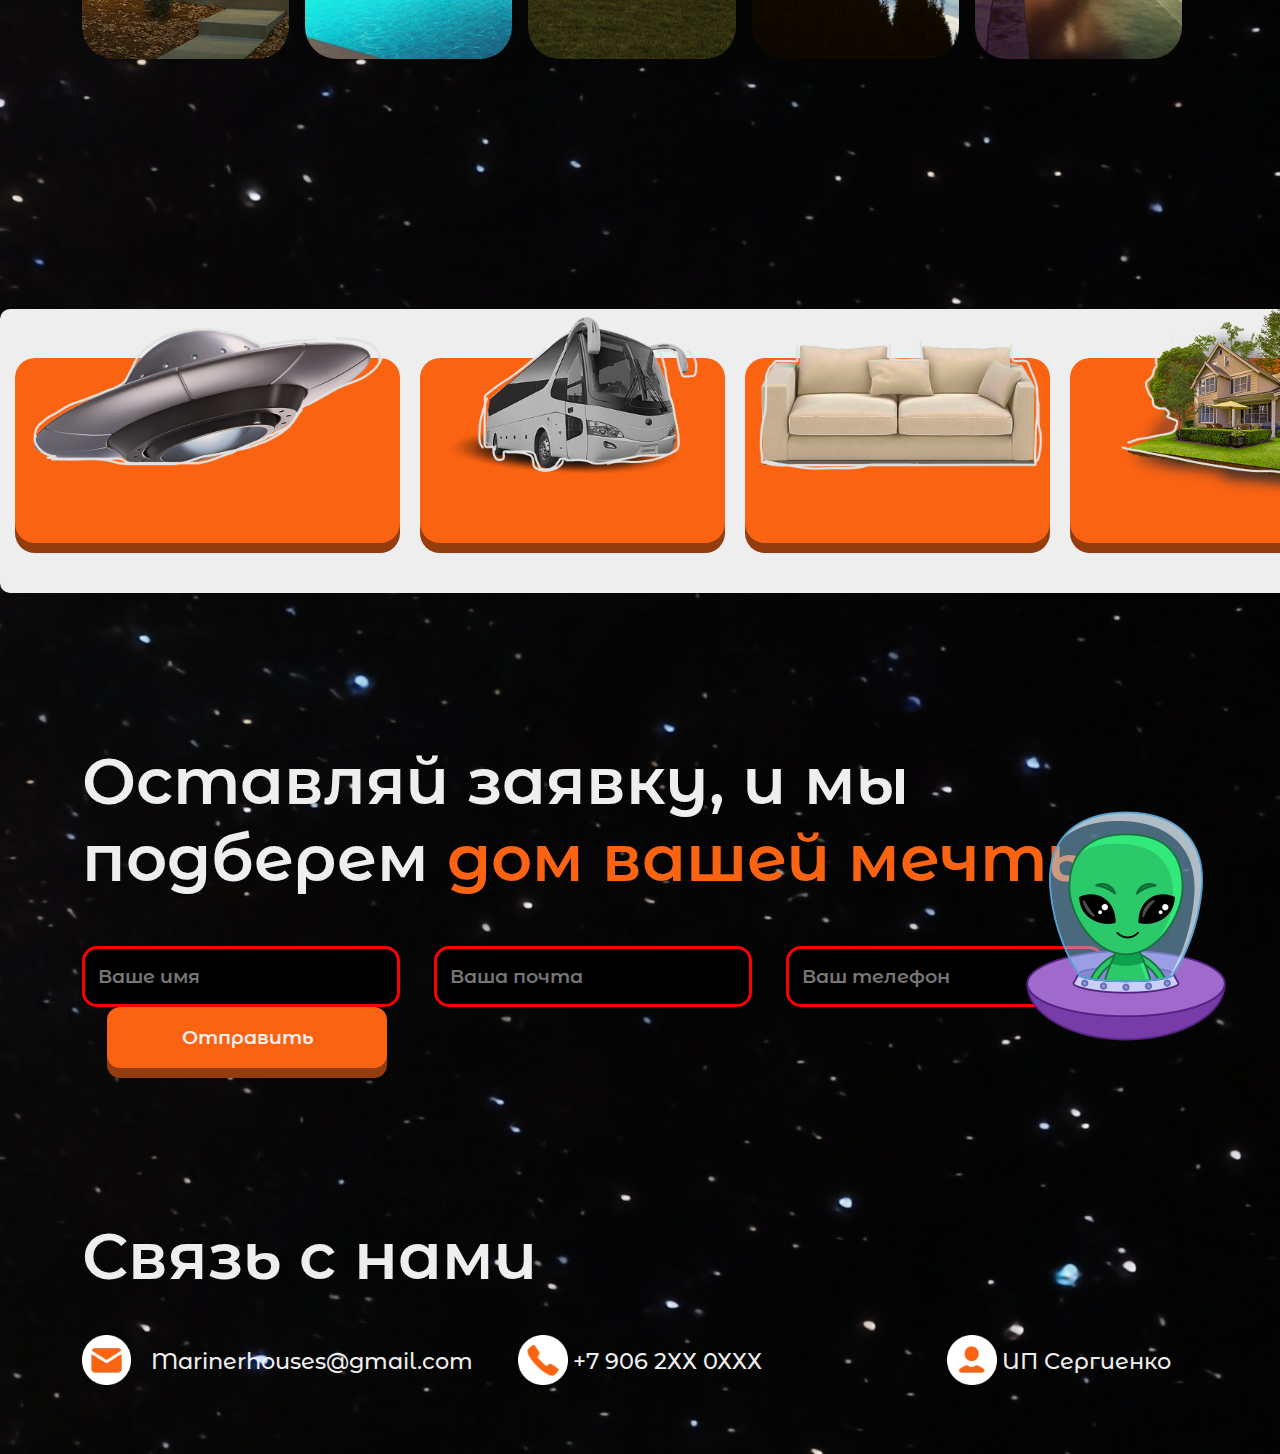
==== commit c7d75b6a: "доработка" ====
--- a/index.html
+++ b/index.html
@@ -14,21 +14,21 @@
 
     <div class="container myHeader fixed-top col-xl-10 col-lg-12">
         <div class="headerLeft">
-            <a class="none" href="#">О станции</a>
-            <a class="none" href="#">О нас</a>
-            <a class="none" href="#">Продукция</a>
+            <a class="none color" href="#myElement">О станции</a>
+            <a class="none color" href="#myMainThree">О нас</a>
+            <a class="none color" href="#myMainFour">Продукция</a>
         </div>
         <div class="headerMiddle">
-            <a href="#"><img src="white_on_trans 1.png" alt=""></a>
+            <a href="index.html"><img src="icon.png" alt=""></a>
         </div>
         <div class="headerRight">
-            <a class="none" href="#">Связь</a>
-            <div class="orangeButton"><a href="#">Оставить заявку</a></div>
-            <div class="languageButton"><a href="#">RU</a></div>
-        </div>
-    </div>
-
-    <div class="myMainOne container col-xl-12">
+            <a class="none color" href="#myMainSeven">Связь</a>
+            <div class="orangeButton"><a href="#myMainSix">Оставить заявку</a></div>
+            <div class="languageButton"><a href="engIndex.html">RU</a></div>
+        </div>
+    </div>
+    <div class="myMainOneAll">
+        <div class="myMainOne container col-xl-12">
         <div class="myImg w-100">
             <img class="mars" width="800px" src="Group 1.png">
         </div>
@@ -52,7 +52,7 @@
                 <input class="inp" type="text" placeholder="Осуществи" disabled>
                 <input class="inp" type="text" placeholder="Свою" disabled>
                 <input class="inp" type="text" placeholder="Мечту" disabled>
-                <input class="btn" type="button" value="Найти дом">
+                <a href="#myMainFour" class="btn-light">Найти дом</a>
             </div>
         </div>
     </div>
@@ -68,6 +68,8 @@
             <div id="timerSeconds" class="timerSeconds">00</div>
         </div>
     </div>
+    </div>
+    
 
     <div class="myMainTwo container col-xl-12" id="myElement">
         <div class="myMainTwoBlockLeft">
@@ -84,7 +86,7 @@
             </div>
         </div>
         <div class="myMainTwoBlockRight">
-            <div class="starTwo container">
+            <div class="starTwo container" id="starTwo">
                 <img class="myStarTwo img-fluid" src="Vector 26.png" alt="">
             </div>
             <div class="carusel container">
@@ -113,11 +115,11 @@
         </div>
     </div>
 
-    <div class="container about">
+    <div class="about">
         <h2 class="none-two">О <span>НАС</span> </h2>
     </div>
 
-    <div class="myMainThree container col-xl-12">
+    <div class="myMainThree container col-xl-12" id="myMainThree">
         <div class="myMainThreeLeft">
             <img class="marsTwo" width="600rem" src="Group 11.png" alt="">
         </div>
@@ -160,7 +162,7 @@
         </div>
     </div>
 
-    <!-- <div class="myMainFour container">
+    <div class="myMainFour container" id="myMainFour">
         <div class="products">
             <div class="productsLeft">
                 <img src="Group 15.png" alt="">
@@ -172,31 +174,31 @@
                 <img src="Group 16.png" alt="">
             </div>
         </div>
-        <div class="myMainFourHouses">
+        <div class="myMainFourHouses w-100">
             <div class="imgTwo one" style="background-image: url(i\ 5.png);">
                 <h3 class="count">359 000 000 ₽</h3>
-                <h2 class="nameHouse">Дом "Новая Эдемия"</h3>
+                <h2 class="nameHouse">Дом "Новая Эдемия"</h2>
             </div>
             <div class="imgTwo two" style="background-image: url(4f593721bfb736d9581c8e0324b66463\ 1.png);">
                 <h3 class="count">719 000 000 ₽</h3>
-                <h2 class="nameHouse">Дом "Феникс"</h3>
+                <h2 class="nameHouse">Дом "Феникс"</h2>
             </div>
             <div class="imgTwo three" style="background-image: url(e32d3d4ed84210861177031f6570f0df\ 1.png);">
                 <h3 class="count">299 000 000 ₽</h3>
-                <h2 class="nameHouse">Дом "Горизонт"</h3>
+                <h2 class="nameHouse">Дом "Горизонт"</h2>
             </div>
             <div class="imgTwo four" style="background-image: url(577d873c4372b3ee7d71445f2ccac61a\ 1.png);">
                 <h3 class="count">709 000 000 ₽</h3>
-                <h2 class="nameHouse">Дом "Причал"</h3>
+                <h2 class="nameHouse">Дом "Причал"</h2>
             </div>
             <div class="imgTwo five" style="background-image: url(1716f4eb5671c310aa785b1a88905bcb\ 1.png);">
                 <h3 class="count">325 000 000 ₽</h3>
-                <h2 class="nameHouse">Дом "Лотос"</h3>
+                <h2 class="nameHouse">Дом "Лотос"</h2>
             </div>
         </div>    
-    </div> -->
-
-    <!-- <div class="myMainFive">
+    </div>
+
+    <div class="myMainFive">
         <div class="discount dOne dLeft">
             <div class="discountImgOne">
                 <img src="Group 17.png" alt="">
@@ -229,41 +231,49 @@
                 <p>До 11 марта скидка 20% на участок с садом и огородом</p>
             </div>
         </div>
-    </div> -->
-
-    <!-- <div class="myMainSix container col-xl-12">
+    </div>
+
+    <div class="myMainSix container col-xl-12" id="myMainSix">
         <div class="myMainSixTop">
             <h2>Оставляй заявку, и мы подберем <span>дом вашей мечты!</span></h2>
         </div>
         <div class="myMainSixBottom">
             <form id="applHome" action="">
                 <input type="text" required placeholder="Ваше имя">
-                <input type="email" placeholder="Ваша почта" required>
-                <input type="text" placeholder="Ваш телефон" required>
+                <input type="text" placeholder="Ваша почта" required pattern="[a-zA-Z0-9._-]+@[a-zA-Z0-9._-]+\.[a-zA-Z0-9_-]+">
+                <input type="text" placeholder="Ваш телефон" required pattern="">
                 <button type="submit">Отправить</button>
             </form>
         </div>
-    </div> -->
-
-    <!-- <div class="myMainSeven container col-xl-12">
+    </div>
+
+    <div class="myMainSeven container" id="myMainSeven">
         <div class="myMainSevenTop">
             <h2>Связь с нами</h2>
         </div>
-        <div class="myMainSevenBottom">
-            <div class="myMainSevenBottomLeft">
+        <div class="myMainSevenBottom row-xl row-lg row-sm">
+            <div class="myMainSevenBottomLeft col-xl-3 col-lg-2 col-sm-5 row-lg-12">
                 <img src="Group 21.png" alt="">
                 <p>Marinerhouses@gmail.com</p>
             </div>
-            <div class="myMainSevenBottomMiddle">
+            <div class="myMainSevenBottomMiddle col-xl-3 col-lg-4 col-sm-5">
                 <img src="Group 22.png" alt="">
                 <p>+7 906 2ХХ 0ХХХ</p>
             </div>
-            <div class="myMainSevenBottomRight">
+            <div class="myMainSevenBottomRight col-xl-3 col-lg-6 col-sm-5">
                 <img src="Group 23.png" alt="">
                 <p>ИП Сергиенко</p>
             </div>
         </div>
-    </div> -->
+        <div class="myMainSevenBottomTwo row-xl row-lg row-sm">
+            <div class="myMainSevenBottomRightTwo col-xl-3 col-lg-4 col-sm-5">
+                <img src="Group 23.png" alt="">
+                <p>ИП Сергиенко</p>
+            /div>
+        </div>
+    </div>
+
+    <script src="https://code.jquery.com/jquery-2.1.0.js"></script>
         
 
     <script src="https://cdn.jsdelivr.net/npm/bootstrap@5.3.3/dist/js/bootstrap.bundle.min.js" integrity="sha384-YvpcrYf0tY3lHB60NNkmXc5s9fDVZLESaAA55NDzOxhy9GkcIdslK1eN7N6jIeHz" crossorigin="anonymous"></script>
--- a/style.css
+++ b/style.css
@@ -45,6 +45,9 @@
     display: flex;
     justify-content: space-between;
 }
+.headerMiddle a img {
+    width: 200px;
+}
 .headerMiddle {
     width: 80px;
     margin-top: -14px;
@@ -61,7 +64,15 @@
     margin-top: -10px;
     background-color: #FA6312;
     border-radius: 15px;
-    padding-top: 10px;
+    padding-top: 10px;transition-duration: 0.1s;
+    text-decoration: none;
+    box-shadow: 0 7px 0px #933d0f;
+    position: relative;
+    top: 0px;
+}
+.orangeButton:active {
+    top: 3px;
+    box-shadow: 0 2px 0px #933d0f;
 }
 .languageButton {
     width: 53px;
@@ -70,10 +81,32 @@
     padding-top: 7px;
     border-radius: 15px;
     border: 3px solid white;
-}
-
-.myMainOne {
-    margin-bottom: 70px;
+    text-decoration: none;
+    box-shadow: 0 7px 0px #7a7a7a;
+    position: relative;
+    top: 0px;
+}
+.languageButton:active {
+    top: 3px;
+    box-shadow: 0 2px 0px #7a7a7a;
+}
+.headerLeft a:after, .headerRight .color:after {
+    content: "";
+    background-color: #EEEEEE;
+    display: block;
+    height: 2px;
+    width: 0%;
+    transition: 0.3s ease-in-out;
+}
+.headerLeft a:hover:after, .headerRight .color:hover:after {
+    width: 100%;
+}
+
+.myMainOneAll {
+    width: 100%;
+    height: 700px;
+    margin-top: 80px;
+    margin-bottom: 260px;
 }
 .myImg img {
     margin: auto;
@@ -115,7 +148,7 @@
     font-size: 4.6rem;
     color: #EEEEEE;
     position: absolute;
-    top: 290px;
+    top: 360px;
     margin-left: 180px;
 }
 .textOne span, .textTwo span, .myMainUnderTop span {
@@ -125,7 +158,7 @@
     font-size: 4.6rem;
     color: #EEEEEE;
     position: absolute;
-    top: 380px;
+    top: 450px;
     margin-left: 410px;
 }
 .myMainOneMiddle h1, .myMainUnderTop h2 {
@@ -133,7 +166,7 @@
 }
 .myMainOneLeft {
     position: absolute;
-    top: 315px;
+    top: 375px;
     /* margin-left: -220px; */
     animation: aniLeft 2.5s forwards;
 }
@@ -147,7 +180,7 @@
 }
 .myMainOneRight {
     position: absolute;
-    top: 340px;
+    top: 400px;
     /* margin-left: 900px; */
     animation: aniRight 2.5s forwards;
 }
@@ -165,7 +198,7 @@
     position: absolute;
     background-color: #EEEEEE;
     border-radius: 35px;
-    top: 520px;
+    top: 600px;
     margin-left: 50px;
     animation: animUnder 2s;
 }
@@ -195,7 +228,7 @@
     font-weight: 600;
     font-size: 20px;
 }
-.myMainUnderBottom .btn {
+.myMainUnderBottom a {
     border: 3px solid #FA6312;
     border-radius: 15px;
     padding: 10px 40px 10px 40px;
@@ -203,7 +236,16 @@
     color: #EEEEEE;
     font-weight: 600;
     font-size: 20px;
-}
+    transition-duration: 0.1s;
+    text-decoration: none;
+    box-shadow: 0 7px 0px #933d0f;
+    position: relative;
+    top: 0px;
+}
+.myMainUnderBottom a:active {
+    top: 3px;
+    box-shadow: 0 2px 0px #933d0f;
+ }
 .myMainUnderBottom input::placeholder {
     color: #fa63128f;
 }
@@ -213,7 +255,7 @@
     display: flex;
     justify-content: center;
     position: absolute;
-    top: 680px;
+    top: 760px;
     background-color: black;
 }
 .myMainUnderSale h5 {
@@ -236,7 +278,7 @@
 .myMainTwo {
     /* width: 100%; */
     height: 36rem;
-    margin-top: 100px;
+    margin-top: 150px;
     background-color: #EEEEEE;
     border-radius: 70px;
     display: flex;
@@ -304,7 +346,7 @@
 }
 .myMainThree {
     width: 100%;
-    margin-top: 160px;
+    margin-top: 260px;
     display: flex;
     justify-content: space-between;
 }
@@ -379,6 +421,13 @@
     border-radius: 60px;
     margin-bottom: 25px;
     margin-left: 25px;
+    box-shadow: 0 10px 0px #933d0f;
+    position: relative;
+    top: 0px;
+}
+.myMainThreeRightTopLeft:active, .myMainThreeRightTopRight:active, .myMainThreeRightBottomLeft:active  {
+    top: 3px;
+    box-shadow: 0 2px 0px #933d0f;
 }
 .myMainThreeRightBottomRight {
     width: 320px;
@@ -395,6 +444,7 @@
     display: flex;
     margin-left: 20rem;
     margin-bottom: 2rem;
+    margin-top: 2rem;
 }
 .productsMiddle h2 {
     font-size: 4rem;
@@ -457,7 +507,7 @@
     display: flex;
     justify-content: space-between;
     align-items: center;
-    margin-top: 150px;
+    margin-top: 250px;
     background-color: #EEEEEE;
     border-radius: 10px;
 }
@@ -470,6 +520,7 @@
     display: flex;
     flex-direction: column;
     transition: 0.5s ease;
+    box-shadow: 0 10px 0px #933d0f;
 }
 .discount:hover {
     height: 335px;
@@ -521,7 +572,6 @@
 .discount p {
     font-weight: 600;
 }
-
 .content {
     position: relative;
     color: #EEEEEE;
@@ -550,7 +600,7 @@
     background-color: black;
     border: 3.3px solid #EEEEEE;
     padding: 13px;
-    border-radius: 13px;
+    border-radius: 15px;
     margin-right: 30px;
     font-size: 1.2rem;
     color: #EEEEEE;
@@ -569,34 +619,55 @@
     font-size: 1.2rem;
     color: #EEEEEE;
     font-weight: 600;
+    box-shadow: 0 10px 0px #933d0f;
+    position: relative;
+    top: 0px;
+}
+.myMainSixBottom button:active {
+    top: 3px;
+    box-shadow: 0 2px 0px #933d0f;
+}
+
+input:invalid {
+    border-color: red;
 }
 
 .myMainSeven {
     margin-top: 150px;
+    margin-bottom: 20px;
 }
 .myMainSevenTop h2 {
     font-size: 4rem;
     font-weight: 600;
     color: #EEEEEE;
 }
-.myMainSevenBottomLeft img, .myMainSevenBottomMiddle img, .myMainSevenBottomRight img {
+.myMainSevenBottomLeft img, .myMainSevenBottomMiddle img, .myMainSevenBottomRight img, .myMainSevenBottomRightTwo img {
     width: 50px;
     height: 50px;
     margin-right: 20px;
 }
-.myMainSevenBottom p {
+.myMainSevenBottom p, .myMainSevenBottomTwo p {
     color: #EEEEEE;
     font-size: 1.4rem;
     padding-top: 10px;
 }
-.myMainSevenBottom {
+.myMainSevenBottom, .myMainSevenBottomTwo {
     display: flex;
     justify-content: space-between;
     margin-top: 40px;
 }
-.myMainSevenBottomLeft, .myMainSevenBottomMiddle, .myMainSevenBottomRight {
+.myMainSevenBottomLeft, .myMainSevenBottomMiddle, .myMainSevenBottomRight, .myMainSevenBottomRightTwo {
     display: flex;
     justify-content: space-around;
+}
+.myMainSevenBottomRightTwo {
+    display: none;
+}
+.myMainSevenBottomMiddle p {
+    margin-left: -50px;
+}
+.myMainSevenBottomRight p {
+    margin-left: -70px;
 }
 
 @media (min-width: 1200px) and (max-width: 1399px) {
@@ -803,6 +874,166 @@
     .none-two span {
         color: #FA6312;
     }
+
+    .myMainFour {
+        margin-top: 170px;
+        margin-left: 3rem;
+    }
+    .products {
+        display: flex;
+        margin-left: 9rem;
+        margin-bottom: 2rem;
+    }
+    .productsMiddle h2 {
+        font-size: 4rem;
+        font-weight: 600;
+        line-height: 0.8;
+        color: #EEEEEE;
+    }
+    .productsMiddle {
+        margin-top: 0.8rem;
+        margin-left: 1rem;
+        margin-right: 1rem;
+    }
+    .productsLeft img, .productsRight img {
+        width: 70px;
+    }
+    .productsRight img {
+        margin-top: 0.2rem;
+    }
+    .myMainFourHouses {
+        display: flex;
+        height: 30rem;
+    }
+    .imgTwo {
+        margin-right: 1rem;
+        flex: 3;
+        border-radius: 32px;
+        background-size: auto 100%;
+        background-repeat: no-repeat;
+        background-position: center;
+        transition: all 0.5s ease;
+    }
+    .myMainFourHouses .imgTwo:hover {
+        flex: 8;
+        .count {
+            display: block;
+            text-align: right;
+            margin-right: 20px;
+            margin-top: 20px;
+            color: #EEEEEE;
+        };
+        .nameHouse {
+            display: block;
+            color: #EEEEEE;
+            margin-top: 20rem;
+            font-size: 2rem;
+            margin-left: 20px;
+        }
+    }
+    .nameHouse {
+        display: none;
+    }
+    .count {
+        display: none;
+    }
+
+    .myMainFive {
+        width: 100%;
+        margin-left: 1rem;
+    }
+    .discount {
+        width: 220px;
+    }
+    .discount img {
+        width: 240px;
+    }
+    .discountImgOne {
+        margin: auto;
+        margin-top: -30px;
+        margin-bottom: 240px;
+    }
+    .discountImgTwo {
+        margin: auto;
+        margin-top: -65px;
+        margin-bottom: 260px;
+    }
+    .discountImgTwo img {
+        width: 220px;
+    }
+    .discountImgThree {
+        margin-top: -110px;
+        margin-bottom: 200px;
+    }
+    .discountImgThree img {
+        width: 220px;
+    }
+    .discountImgFour {
+        margin: auto;
+        margin-top: -60px;
+        margin-bottom: 230px;
+    }
+    .discountImgFour img {
+        width: 220px;
+    }
+
+    .myMainSix {
+        margin-top: 150px;
+    }
+    .myMainSixTop h2 {
+        font-size: 4rem;
+        font-weight: 600;
+        color: #EEEEEE;
+        margin-left: 1rem;
+    }
+    h2 span {
+        color: #FA6312;
+    }
+    .myMainSixBottom input  {
+        background-color: black;
+        border: 3.3px solid #EEEEEE;
+        padding: 13px;
+        border-radius: 15px;
+        margin-right: 20px;
+        font-size: 1.2rem;
+        color: #EEEEEE;
+        font-weight: 600;
+        width: 190px;
+    }
+    .myMainSixBottom {
+        margin-top: 50px;
+    }
+    .myMainSixBottom button {
+        background-color: #FA6312;
+        border: 3.3px solid #FA6312;
+        padding: 13px;
+        width: 260px;
+        margin-left: 25px;
+        border-radius: 13px;
+        font-size: 1.2rem;
+        color: #EEEEEE;
+        font-weight: 600;
+    }
+    /* .myMainSevenBottomRight p {
+        margin-left: -260px;
+    }
+    .myMainSevenBottomRight {
+        margin-left: -91px;
+    }
+    .myMainSevenBottomMiddle img {
+        margin-left: 110px;
+    }
+    .myMainSevenBottomRight img {
+        margin-left: -38px;
+    } */
+    .myMainSevenBottomRight {
+        display: none;
+    }
+    .myMainSevenBottomRightTwo {
+        display: flex;
+        justify-content: space-around;
+        margin-left: -4px;
+    }
 }
 
 @media (min-width: 768px) and (max-width: 991px) {
@@ -939,6 +1170,7 @@
     .myMainThreeRightTopLeftTop img, .myMainThreeRightTopRightTop img, .myMainThreeRightBottomLeftTop img {
         width: 40px;
         margin-top: -4px;
+        margin-left: -40px;
     }
     .myMainThreeRightTopLeftBottom h2, .myMainThreeRightTopRightBottom h2, .myMainThreeRightBottomLeftTop h2 {
         font-size: 3.4rem;
@@ -969,6 +1201,201 @@
     }
     .none-two span {
         color: #FA6312;
+    }
+
+    .myMainFour {
+        margin-top: 170px;
+        margin-left: 5vw;
+    }
+    .products {
+        display: flex;
+        margin-left: 3rem;
+        margin-bottom: 2rem;
+    }
+    .productsMiddle h2 {
+        font-size: 4rem;
+        font-weight: 600;
+        line-height: 0.8;
+        color: #EEEEEE;
+    }
+    .productsMiddle {
+        margin-top: 0.8rem;
+        margin-left: 1rem;
+        margin-right: 1rem;
+    }
+    .productsLeft img, .productsRight img {
+        width: 70px;
+    }
+    .productsRight img {
+        margin-top: 0.2rem;
+    }
+    .myMainFourHouses {
+        display: flex;
+        height: 30rem;
+        margin-left: 1rem;
+    }
+    .imgTwo {
+        margin-right: 1rem;
+        width: 20vw;
+        border-radius: 32px;
+        background-size: auto 100%;
+        background-repeat: no-repeat;
+        background-position: center;
+        transition: all 0.5s ease;
+    }
+    .myMainFourHouses .imgTwo:hover {
+        width: 70vw;
+        .count {
+            display: block;
+            text-align: right;
+            margin-right: 20px;
+            margin-top: 20px;
+            color: #EEEEEE;
+        };
+        .nameHouse {
+            display: block;
+            color: #EEEEEE;
+            margin-top: 20rem;
+            font-size: 2rem;
+            margin-left: 20px;
+        }
+    }
+    .nameHouse {
+        display: none;
+    }
+    .count {
+        display: none;
+    }
+    
+    .myMainFive {
+        width: 100%;
+        height: 230px;
+        margin-left: 1rem;
+    }
+    .discount {
+        width: 180px;
+        height: 140px;
+    }
+    .discount img {
+        width: 200px;
+    }
+    .discountImgOne {
+        margin: auto;
+        margin-left: -5px;
+        margin-top: -20px;
+        margin-bottom: 240px;
+    }
+    .discountImgTwo {
+        margin: auto;
+        margin-top: -45px;
+        margin-bottom: 250px;
+    }
+    .discountImgTwo img {
+        width: 180px;
+    }
+    .discountImgThree {
+        margin-top: -80px;
+        margin-bottom: 200px;
+    }
+    .discountImgThree img {
+        width: 180px;
+    }
+    .discountImgFour {
+        margin: auto;
+        margin-top: -40px;
+        margin-bottom: 230px;
+    }
+    .discountImgFour img {
+        width: 180px;
+    }
+    .content {
+        position: relative;
+        color: #EEEEEE;
+        font-size: 1.3rem;
+        text-align: center;
+        margin-top: -190px;
+        display: none;
+    }
+    .discount:hover .content {
+        display: block;
+        transition-delay: 0.3s;
+    }
+
+    .myMainSixBottom input  {
+        background-color: black;
+        border: 3.3px solid #EEEEEE;
+        padding: 13px;
+        border-radius: 15px;
+        margin-right: 10px;
+        font-size: 1.2rem;
+        color: #EEEEEE;
+        font-weight: 600;
+        width: 160px;
+    }
+    .myMainSixBottom {
+        margin-top: 50px;
+        width: 100%;
+        margin-left: 10px;
+    }
+    .myMainSixBottom button {
+        background-color: #FA6312;
+        border: 3.3px solid #FA6312;
+        padding: 13px;
+        width: 170px;
+        margin-left: 3px;
+        border-radius: 13px;
+        font-size: 1.2rem;
+        color: #EEEEEE;
+        font-weight: 600;
+    }
+
+    .myMainSeven {
+        margin-top: 150px;
+        margin-bottom: 20px;
+    }
+    .myMainSevenTop h2 {
+        font-size: 4rem;
+        font-weight: 600;
+        color: #EEEEEE;
+        margin-left: 40px;
+    }
+    .myMainSevenBottomLeft img, .myMainSevenBottomMiddle img, .myMainSevenBottomRight img {
+        width: 50px;
+        height: 50px;
+        margin-right: 20px;
+        margin-left: 20px;
+    }
+    .myMainSevenBottom p {
+        color: #EEEEEE;
+        font-size: 1.4rem;
+        padding-top: 10px;
+    }
+    .myMainSevenBottom {
+        display: flex;
+        justify-content: space-between;
+        margin-top: 40px;
+    }
+    .myMainSevenBottomLeft, .myMainSevenBottomMiddle, .myMainSevenBottomRight {
+        display: flex;
+        justify-content: space-around;
+    }
+    .myMainSevenBottomMiddle p {
+        margin-left: -40px;
+    }
+    .myMainSevenBottomRight p {
+        margin-left: -39px;
+    }
+    .myMainSevenBottomRight {
+        margin-left: -15px;
+    }
+
+    .myMainSevenBottomRight {
+        display: none;
+    }
+    .myMainSevenBottomRightTwo {
+        display: flex;
+        justify-content: space-around;
+        margin-left: 16px;
     }
 }
 @media (min-width: 576px) and (max-width: 767px) {
@@ -1102,6 +1529,247 @@
         margin-top: -2%;
         margin-left: 21%;
     }
+
+    .myMainThree {
+        display: block;
+        margin-top: 3rem;
+        margin-left: 10%;
+    }
+    .marsTwo {
+        width: 31rem;
+        margin-left: 5rem;
+    }
+    .myMainThreeRight {
+        display: flex;
+        margin-top: 10px;
+        margin-left: -3.4rem;
+    }
+    .myMainThreeRightTop {
+        display: flex;
+    }
+    .myMainThreeRightTopLeftTop, .myMainThreeRightTopRightTop, .myMainThreeRightBottomLeftTop {
+        padding-left: 190px;
+        padding-top: 15px;
+    }
+    .myMainThreeRightTopLeftTop img, .myMainThreeRightTopRightTop img, .myMainThreeRightBottomLeftTop img {
+        width: 40px;
+        margin-top: -4px;
+    }
+    .myMainThreeRightTopLeftBottom h2, .myMainThreeRightTopRightBottom h2, .myMainThreeRightBottomLeftTop h2 {
+        font-size: 3.4rem;
+        margin-top: -20px;
+    }
+    .myMainThreeRightBottom {
+        display: flex;
+    }
+    .myMainThreeRightTopLeft, .myMainThreeRightTopRight, .myMainThreeRightBottomLeft {
+        width: 220px;
+        height: 156px;
+    }
+    .myMainThreeRightBottomRight {
+        display: none;
+    }
+    .about {
+        display: block;
+        margin-left: 16rem;
+        margin-top: 10rem;
+    }
+    .none-two {
+        font-size: 4.2rem;
+        font-weight: 600;
+        line-height: 0.6;
+        margin-left: 6%;
+        margin-top: 40px;
+        color: #EEEEEE;
+    }
+    .none-two span {
+        color: #FA6312;
+    }
+
+    .myMainFour {
+        margin-top: 170px;
+        margin-left: 5vw;
+    }
+    .products {
+        display: flex;
+        margin-left: 3rem;
+        margin-bottom: 2rem;
+    }
+    .productsMiddle h2 {
+        font-size: 4rem;
+        font-weight: 600;
+        line-height: 0.8;
+        color: #EEEEEE;
+    }
+    .productsMiddle {
+        margin-top: 0.8rem;
+        margin-left: 1rem;
+        margin-right: 1rem;
+    }
+    .productsLeft img, .productsRight img {
+        width: 70px;
+    }
+    .productsRight img {
+        margin-top: 0.2rem;
+    }
+    .myMainFourHouses {
+        display: flex;
+        height: 30rem;
+        margin-left: 3rem;
+    }
+    .imgTwo {
+        margin-right: 1rem;
+        width: 20vw;
+        border-radius: 32px;
+        background-size: auto 100%;
+        background-repeat: no-repeat;
+        background-position: center;
+        transition: all 0.5s ease;
+    }
+    .myMainFourHouses .imgTwo:hover {
+        width: 70vw;
+        .count {
+            display: block;
+            text-align: right;
+            margin-right: 20px;
+            margin-top: 20px;
+            color: #EEEEEE;
+        };
+        .nameHouse {
+            display: block;
+            color: #EEEEEE;
+            margin-top: 20rem;
+            font-size: 2rem;
+            margin-left: 20px;
+        }
+    }
+    .nameHouse {
+        display: none;
+    }
+    .count {
+        display: none;
+    }
+    .myMainFive {
+        width: 100%;
+        height: 230px;
+        margin-left: 1rem;
+    }
+    .discount {
+        width: 180px;
+        height: 140px;
+    }
+    .discount img {
+        width: 200px;
+    }
+    .discountImgOne {
+        margin: auto;
+        margin-left: -5px;
+        margin-top: -20px;
+        margin-bottom: 240px;
+    }
+    .discountImgTwo {
+        margin: auto;
+        margin-top: -45px;
+        margin-bottom: 250px;
+    }
+    .discountImgTwo img {
+        width: 180px;
+    }
+    .discountImgThree {
+        margin-top: -80px;
+        margin-bottom: 200px;
+    }
+    .discountImgThree img {
+        width: 180px;
+    }
+    .discountImgFour {
+        margin: auto;
+        margin-top: -40px;
+        margin-bottom: 230px;
+    }
+    .discountImgFour img {
+        width: 180px;
+    }
+    .content {
+        position: relative;
+        color: #EEEEEE;
+        font-size: 1.3rem;
+        text-align: center;
+        margin-top: -190px;
+        display: none;
+    }
+    .discount:hover .content {
+        display: block;
+        transition-delay: 0.3s;
+    }
+
+    .myMainSixBottom input  {
+        background-color: black;
+        border: 3.3px solid #EEEEEE;
+        padding: 13px;
+        border-radius: 15px;
+        margin-right: 10px;
+        font-size: 1.2rem;
+        color: #EEEEEE;
+        font-weight: 600;
+        width: 160px;
+    }
+    .myMainSixBottom {
+        margin-top: 50px;
+        width: 100%;
+        margin-left: 10px;
+    }
+    .myMainSixBottom button {
+        background-color: #FA6312;
+        border: 3.3px solid #FA6312;
+        padding: 13px;
+        width: 170px;
+        margin-left: 3px;
+        border-radius: 13px;
+        font-size: 1.2rem;
+        color: #EEEEEE;
+        font-weight: 600;
+    }
+
+    .myMainSeven {
+        margin-top: 150px;
+        margin-bottom: 20px;
+    }
+    .myMainSevenTop h2 {
+        font-size: 4rem;
+        font-weight: 600;
+        color: #EEEEEE;
+        margin-left: 40px;
+    }
+    .myMainSevenBottomLeft img, .myMainSevenBottomMiddle img, .myMainSevenBottomRight img {
+        width: 50px;
+        height: 50px;
+        margin-right: 20px;
+        margin-left: 20px;
+    }
+    .myMainSevenBottom p {
+        color: #EEEEEE;
+        font-size: 1.4rem;
+        padding-top: 10px;
+    }
+    .myMainSevenBottom {
+        display: flex;
+        justify-content: space-between;
+        margin-top: 40px;
+    }
+    .myMainSevenBottomLeft, .myMainSevenBottomMiddle, .myMainSevenBottomRight {
+        display: flex;
+        justify-content: space-around;
+    }
+    .myMainSevenBottomMiddle p {
+        margin-left: -40px;
+    }
+    .myMainSevenBottomRight p {
+        margin-left: -39px;
+    }
+    .myMainSevenBottomRight {
+        margin-left: -23px;
+    }
 }
 @media (min-width: 320px) and (max-width: 576px) {
     .myHeader {
@@ -1182,10 +1850,12 @@
     .myMainUnderBottom input {
         margin-bottom: 10px;
     }
-    .myMainUnderBottom .btn {
+    .myMainUnderBottom a {
+        height: 100px;
         font-size: 2rem;
-        padding: 5px 137px 5px 140px;
+        padding: 25px 137px 0 140px;
         border-radius: 30px;
+        text-align: center;
     }
     .myMainUnderSale {
         width: 800px;
@@ -1236,4 +1906,264 @@
         margin-top: -2%;
         margin-left: 21%;
     }
+    .myMainThree {
+        display: block;
+        margin-top: 3rem;
+        margin-left: 10%;
+    }
+    .marsTwo {
+        width: 31rem;
+        margin-left: 20rem;
+        margin-top: 40px;
+    }
+
+    .myMainThreeRight {
+        display: flex;
+        margin-top: 70px;
+        margin-left: 12rem;
+    }
+    .myMainThreeRightTop {
+        display: flex;
+    }
+    .myMainThreeRightTopLeftTop, .myMainThreeRightTopRightTop, .myMainThreeRightBottomLeftTop {
+        padding-left: 190px;
+        padding-top: 15px;
+    }
+    .myMainThreeRightTopLeftTop img, .myMainThreeRightTopRightTop img, .myMainThreeRightBottomLeftTop img {
+        width: 40px;
+        margin-top: -4px;
+        margin-left: -40px;
+    }
+    .myMainThreeRightTopLeftBottom h2, .myMainThreeRightTopRightBottom h2, .myMainThreeRightBottomLeftTop h2 {
+        font-size: 3.4rem;
+        margin-top: -20px;
+    }
+    .myMainThreeRightBottom {
+        display: flex;
+    }
+    .myMainThreeRightTopLeft, .myMainThreeRightTopRight, .myMainThreeRightBottomLeft {
+        width: 220px;
+        height: 156px;
+    }
+    .myMainThreeRightBottomRight {
+        display: none;
+    }
+    .about {
+        width: 100%;
+        display: block;
+        margin-left: 30rem;
+        margin-top: 10rem;
+    }
+    .none-two {
+        font-size: 4.2rem;
+        font-weight: 600;
+        line-height: 0.6;
+        margin-left: 6%;
+        margin-top: 40px;
+        color: #EEEEEE;
+    }
+    .none-two span {
+        color: #FA6312;
+    }
+
+    .myMainFour {
+        margin-top: 170px;
+        margin-left: 5vw;
+    }
+    .products {
+        display: flex;
+        margin-left: 17rem;
+        margin-bottom: 2rem;
+    }
+    .productsMiddle h2 {
+        font-size: 4rem;
+        font-weight: 600;
+        line-height: 0.8;
+        color: #EEEEEE;
+    }
+    .productsMiddle {
+        margin-top: 0.8rem;
+        margin-left: 1rem;
+        margin-right: 1rem;
+    }
+    .productsLeft img, .productsRight img {
+        width: 70px;
+    }
+    .productsRight img {
+        margin-top: 0.2rem;
+    }
+    .myMainFourHouses {
+        display: flex;
+        height: 30rem;
+        width: 50vw;
+        margin-left: 27rem;
+    }
+    .imgTwo {
+        margin-right: 1rem;
+        width: 50vw;
+        border-radius: 32px;
+        background-size: auto 100%;
+        background-repeat: no-repeat;
+        background-position: center;
+        transition: all 0.5s ease;
+    }
+    .myMainFourHouses .imgTwo:hover {
+        width: 70vw;
+        .count {
+            display: block;
+            text-align: right;
+            margin-right: 20px;
+            margin-top: 20px;
+            color: #EEEEEE;
+        };
+        .nameHouse {
+            display: block;
+            color: #EEEEEE;
+            margin-top: 20rem;
+            font-size: 2rem;
+            margin-left: 20px;
+        }
+    }
+    .nameHouse {
+        display: none;
+    }
+    .count {
+        display: none;
+    }
+
+    .myMainFour {
+        width: 800px;
+    }
+    .myMainFourHouses {
+        margin-left: 65vw;
+    }
+
+    .myMainFive {
+        width: 900px;
+        height: 230px;
+        margin-left: 10rem;
+    }
+    .discount {
+        width: 180px;
+        height: 140px;
+    }
+    .discount img {
+        width: 200px;
+    }
+    .discountImgOne {
+        margin: auto;
+        margin-left: -5px;
+        margin-top: -20px;
+        margin-bottom: 240px;
+    }
+    .discountImgTwo {
+        margin: auto;
+        margin-top: -45px;
+        margin-bottom: 250px;
+    }
+    .discountImgTwo img {
+        width: 180px;
+    }
+    .discountImgThree {
+        margin-top: -80px;
+        margin-bottom: 200px;
+    }
+    .discountImgThree img {
+        width: 180px;
+    }
+    .discountImgFour {
+        margin: auto;
+        margin-top: -40px;
+        margin-bottom: 230px;
+    }
+    .discountImgFour img {
+        width: 180px;
+    }
+    .content {
+        position: relative;
+        color: #EEEEEE;
+        font-size: 1.3rem;
+        text-align: center;
+        margin-top: -190px;
+        display: none;
+    }
+    .discount:hover .content {
+        display: block;
+        transition-delay: 0.3s;
+    }
+
+    .myMainSix {
+        width: 800px;
+        margin-left: 160px;
+    }
+    .myMainSixBottom input  {
+        background-color: black;
+        border: 3.3px solid #EEEEEE;
+        padding: 13px;
+        border-radius: 15px;
+        margin-right: 10px;
+        font-size: 1.2rem;
+        color: #EEEEEE;
+        font-weight: 600;
+        width: 180px;
+    }
+    .myMainSixTop h2 {
+        font-size: 4rem;
+        font-weight: 600;
+        color: #EEEEEE;
+        margin-left: 2rem;
+    }
+    .myMainSixTop {
+        width: 1000px;
+    }
+    .myMainSixBottom {
+        margin-top: 50px;
+        width: 100%;
+        margin-left: 50px;
+    }
+    .myMainSixBottom button {
+        background-color: #FA6312;
+        border: 3.3px solid #FA6312;
+        padding: 13px;
+        width: 190px;
+        margin-left: 3px;
+        border-radius: 13px;
+        font-size: 1.2rem;
+        color: #EEEEEE;
+        font-weight: 600;
+    }
+
+    .myMainSevenTop h2 {
+        font-size: 4rem;
+        font-weight: 600;
+        color: #EEEEEE;
+        margin-left: 210px;
+        width: 800px;
+    }
+    .myMainSeven {
+        margin-top: 150px;
+        margin-bottom: 20px;
+    }
+    .myMainSevenBottomLeft img, .myMainSevenBottomMiddle img, .myMainSevenBottomRight img {
+        width: 50px;
+        height: 50px;
+        margin-right: 20px;
+        margin-left: 20px;
+    }
+    .myMainSevenBottom p {
+        color: #EEEEEE;
+        font-size: 1.4rem;
+        padding-top: 10px;
+    }
+    .myMainSevenBottom {
+        width: 960px;
+        display: flex;
+        justify-content: space-between;
+        margin-top: 40px;
+        margin-left: 100px;
+    }
+    .myMainSevenBottomLeft, .myMainSevenBottomMiddle, .myMainSevenBottomRight {
+        display: flex;
+        justify-content: space-around;
+    }
 }